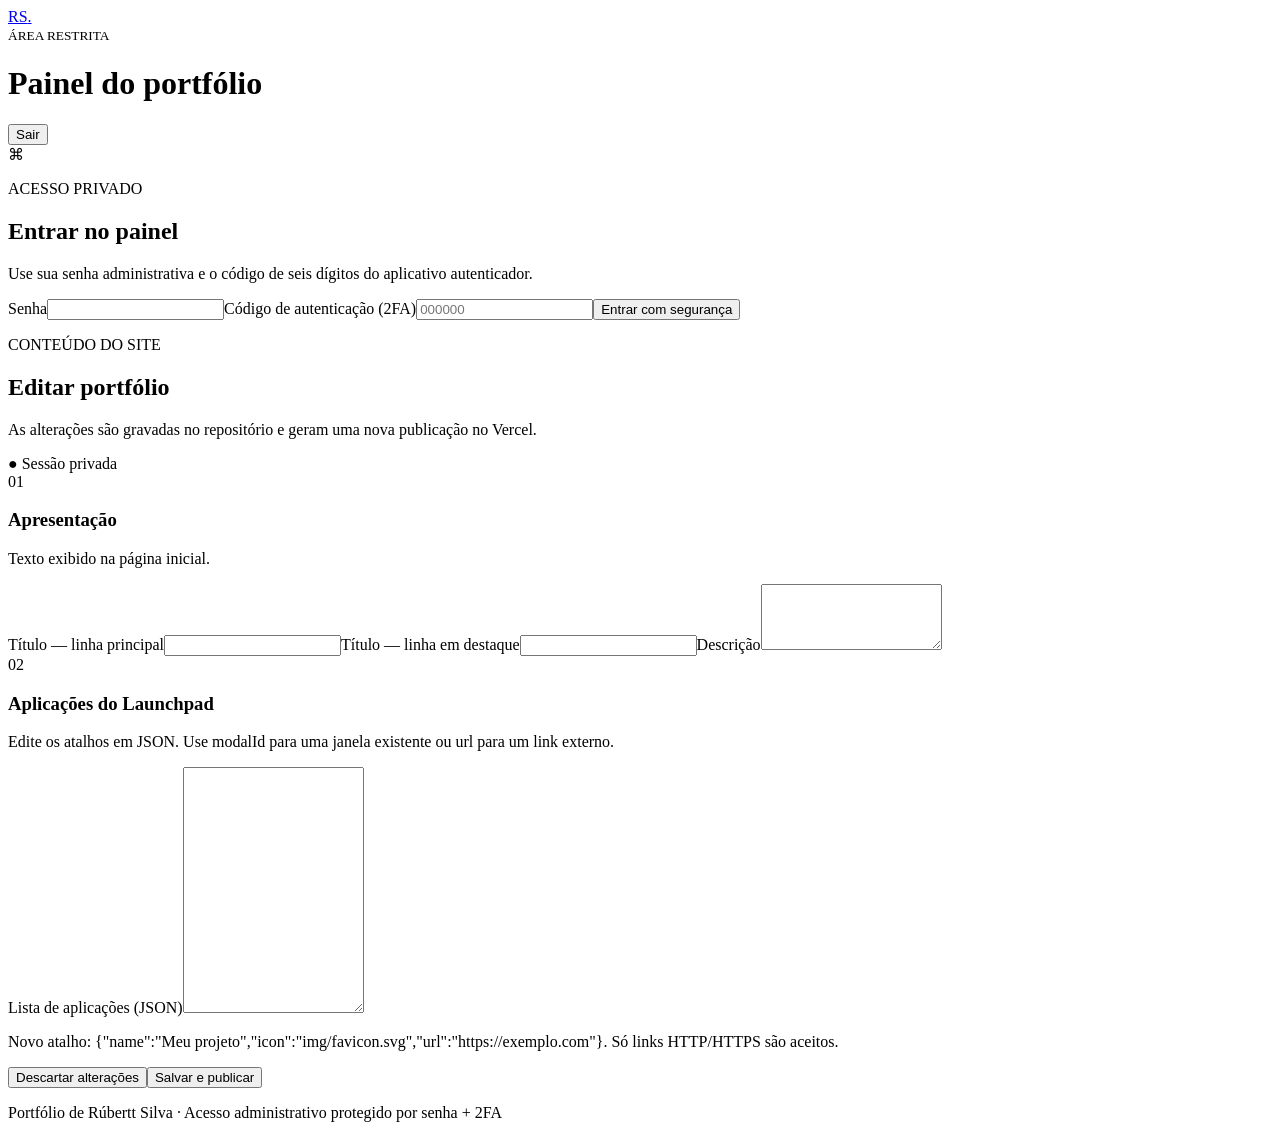
==== admin.html @ f2fe591d "Add private portfolio admin: admin.html" ====
<!doctype html>
<html lang="pt-BR"><head><meta charset="utf-8"><meta name="viewport" content="width=device-width,initial-scale=1"><meta name="robots" content="noindex,nofollow"><meta name="theme-color" content="#080b12"><title>Administração do portfólio</title><link rel="stylesheet" href="admin.css"></head>
<body><main class="shell">
<header class="topbar"><a class="brand" href="/" aria-label="Voltar ao portfólio">RS<span>.</span></a><div><small>ÁREA RESTRITA</small><h1>Painel do portfólio</h1></div><button id="logoutBtn" class="secondary hidden" type="button">Sair</button></header>
<section id="loginView" class="panel login-panel"><div class="symbol">⌘</div><p class="eyebrow">ACESSO PRIVADO</p><h2>Entrar no painel</h2><p class="muted">Use sua senha administrativa e o código de seis dígitos do aplicativo autenticador.</p>
<form id="loginForm"><label for="password">Senha</label><input id="password" name="password" type="password" autocomplete="current-password" required><label for="totp">Código de autenticação (2FA)</label><input id="totp" name="totp" inputmode="numeric" pattern="[0-9]{6}" maxlength="6" autocomplete="one-time-code" placeholder="000000" required><button class="primary" type="submit">Entrar com segurança</button></form><p id="loginMessage" class="message" role="status"></p></section>
<section id="editorView" class="hidden"><div class="welcome"><div><p class="eyebrow">CONTEÚDO DO SITE</p><h2>Editar portfólio</h2><p class="muted">As alterações são gravadas no repositório e geram uma nova publicação no Vercel.</p></div><span class="private-pill">● Sessão privada</span></div>
<form id="contentForm" class="panel editor"><div class="section-title"><span>01</span><div><h3>Apresentação</h3><p class="muted">Texto exibido na página inicial.</p></div></div><label for="headline">Título — linha principal</label><input id="headline" maxlength="100" required><label for="headlineAccent">Título — linha em destaque</label><input id="headlineAccent" maxlength="100" required><label for="subtitle">Descrição</label><textarea id="subtitle" rows="4" maxlength="500" required></textarea>
<div class="section-title apps-title"><span>02</span><div><h3>Aplicações do Launchpad</h3><p class="muted">Edite os atalhos em JSON. Use modalId para uma janela existente ou url para um link externo.</p></div></div><label for="apps">Lista de aplicações (JSON)</label><textarea id="apps" class="json-editor" rows="16" spellcheck="false" required></textarea><p class="hint">Novo atalho: {"name":"Meu projeto","icon":"img/favicon.svg","url":"https://exemplo.com"}. Só links HTTP/HTTPS são aceitos.</p><div class="actions"><button id="reloadBtn" class="secondary" type="button">Descartar alterações</button><button class="primary" type="submit">Salvar e publicar</button></div><p id="saveMessage" class="message" role="status"></p></form></section>
<footer>Portfólio de Rúbertt Silva · Acesso administrativo protegido por senha + 2FA</footer></main><script src="admin.js"></script></body></html>
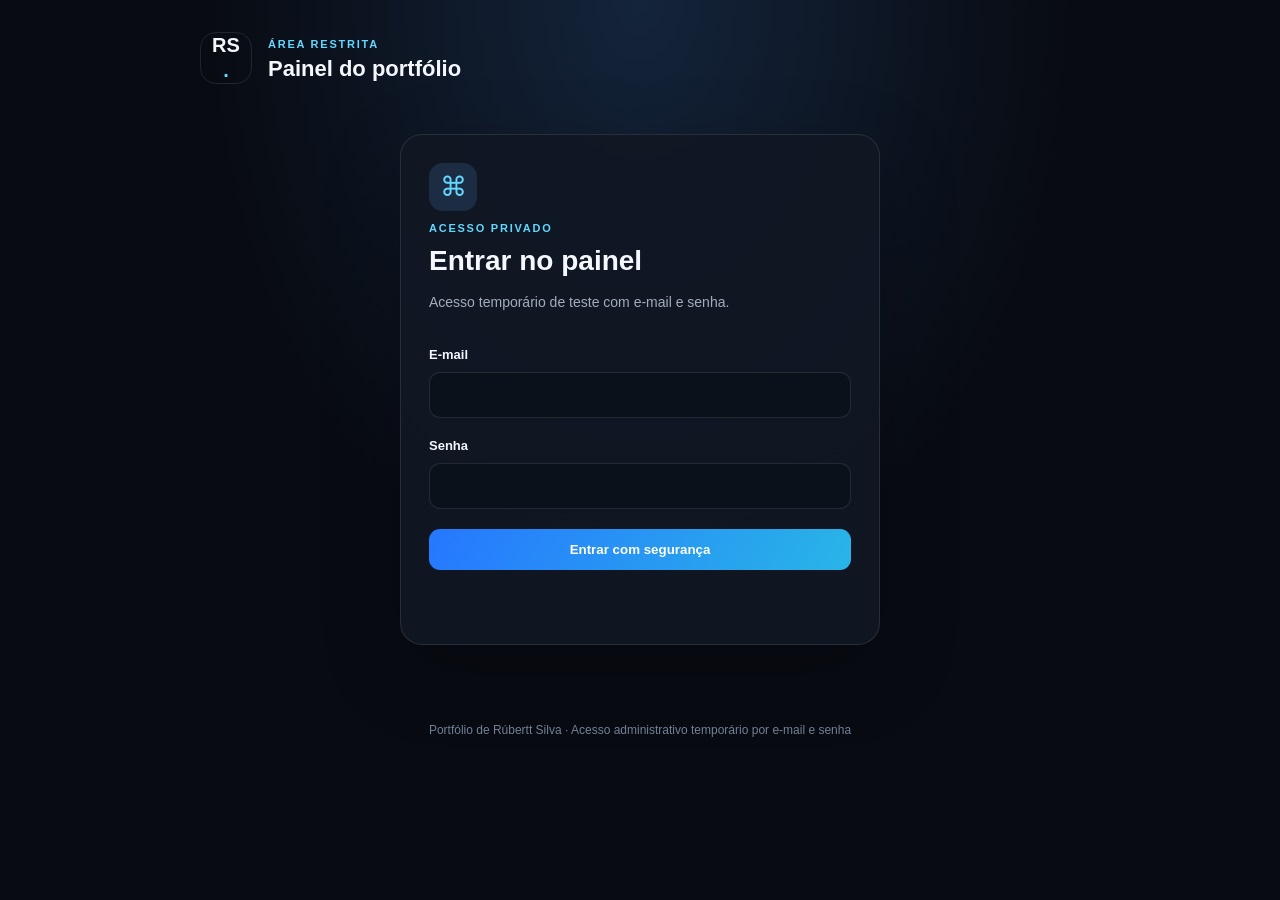
==== commit dac7495f: "Simplify temporary admin login to email and password" ====
--- a/admin.html
+++ b/admin.html
@@ -2,9 +2,9 @@
 <html lang="pt-BR"><head><meta charset="utf-8"><meta name="viewport" content="width=device-width,initial-scale=1"><meta name="robots" content="noindex,nofollow"><meta name="theme-color" content="#080b12"><title>Administração do portfólio</title><link rel="stylesheet" href="admin.css"></head>
 <body><main class="shell">
 <header class="topbar"><a class="brand" href="/" aria-label="Voltar ao portfólio">RS<span>.</span></a><div><small>ÁREA RESTRITA</small><h1>Painel do portfólio</h1></div><button id="logoutBtn" class="secondary hidden" type="button">Sair</button></header>
-<section id="loginView" class="panel login-panel"><div class="symbol">⌘</div><p class="eyebrow">ACESSO PRIVADO</p><h2>Entrar no painel</h2><p class="muted">Use sua senha administrativa e o código de seis dígitos do aplicativo autenticador.</p>
-<form id="loginForm"><label for="password">Senha</label><input id="password" name="password" type="password" autocomplete="current-password" required><label for="totp">Código de autenticação (2FA)</label><input id="totp" name="totp" inputmode="numeric" pattern="[0-9]{6}" maxlength="6" autocomplete="one-time-code" placeholder="000000" required><button class="primary" type="submit">Entrar com segurança</button></form><p id="loginMessage" class="message" role="status"></p></section>
+<section id="loginView" class="panel login-panel"><div class="symbol">⌘</div><p class="eyebrow">ACESSO PRIVADO</p><h2>Entrar no painel</h2><p class="muted">Acesso temporário de teste com e-mail e senha.</p>
+<form id="loginForm"><label for="email">E-mail</label><input id="email" name="email" type="email" autocomplete="username" required><label for="password">Senha</label><input id="password" name="password" type="password" autocomplete="current-password" required><button class="primary" type="submit">Entrar com segurança</button></form><p id="loginMessage" class="message" role="status"></p></section>
 <section id="editorView" class="hidden"><div class="welcome"><div><p class="eyebrow">CONTEÚDO DO SITE</p><h2>Editar portfólio</h2><p class="muted">As alterações são gravadas no repositório e geram uma nova publicação no Vercel.</p></div><span class="private-pill">● Sessão privada</span></div>
 <form id="contentForm" class="panel editor"><div class="section-title"><span>01</span><div><h3>Apresentação</h3><p class="muted">Texto exibido na página inicial.</p></div></div><label for="headline">Título — linha principal</label><input id="headline" maxlength="100" required><label for="headlineAccent">Título — linha em destaque</label><input id="headlineAccent" maxlength="100" required><label for="subtitle">Descrição</label><textarea id="subtitle" rows="4" maxlength="500" required></textarea>
 <div class="section-title apps-title"><span>02</span><div><h3>Aplicações do Launchpad</h3><p class="muted">Edite os atalhos em JSON. Use modalId para uma janela existente ou url para um link externo.</p></div></div><label for="apps">Lista de aplicações (JSON)</label><textarea id="apps" class="json-editor" rows="16" spellcheck="false" required></textarea><p class="hint">Novo atalho: {"name":"Meu projeto","icon":"img/favicon.svg","url":"https://exemplo.com"}. Só links HTTP/HTTPS são aceitos.</p><div class="actions"><button id="reloadBtn" class="secondary" type="button">Descartar alterações</button><button class="primary" type="submit">Salvar e publicar</button></div><p id="saveMessage" class="message" role="status"></p></form></section>
-<footer>Portfólio de Rúbertt Silva · Acesso administrativo protegido por senha + 2FA</footer></main><script src="admin.js"></script></body></html>
+<footer>Portfólio de Rúbertt Silva · Acesso administrativo temporário por e-mail e senha</footer></main><script src="admin.js"></script></body></html>
--- a/admin.css
+++ b/admin.css
@@ -0,0 +1 @@
+:root{color-scheme:dark;--bg:#080b12;--panel:#111824;--line:rgba(255,255,255,.1);--text:#f4f7fb;--muted:#a1adbd;--cyan:#62d7ff;--blue:#2677ff}*{box-sizing:border-box}body{margin:0;background:radial-gradient(ellipse at top,#14243b 0,transparent 48%),var(--bg);color:var(--text);font-family:Inter,-apple-system,BlinkMacSystemFont,"Segoe UI",sans-serif;min-height:100vh}.shell{max-width:920px;margin:0 auto;padding:32px 20px 24px}.topbar{display:flex;align-items:center;gap:16px;margin-bottom:28px}.brand{display:grid;place-items:center;width:52px;height:52px;border:1px solid var(--line);border-radius:16px;color:var(--text);text-decoration:none;font-weight:800;font-size:20px}.brand span{color:var(--cyan)}small,.eyebrow{color:var(--cyan);font-size:11px;letter-spacing:.16em;font-weight:800}h1{font-size:22px;margin:4px 0 0}h2{font-size:28px;margin:8px 0}h3{font-size:18px;margin:0 0 4px}.panel{background:rgba(17,24,36,.9);border:1px solid var(--line);border-radius:22px;padding:28px;box-shadow:0 24px 80px rgba(0,0,0,.22)}.login-panel{max-width:480px;margin:50px auto}.symbol{width:48px;height:48px;display:grid;place-items:center;border-radius:14px;background:#1c2c43;color:var(--cyan);font-size:27px}.muted,.hint{color:var(--muted);line-height:1.6;font-size:14px}form{display:grid;gap:10px}.login-panel form{margin-top:24px}label{font-size:13px;font-weight:650;margin-top:10px}input,textarea{width:100%;border:1px solid var(--line);border-radius:11px;background:#0b111b;color:var(--text);padding:13px 14px;font:inherit;outline:none}input:focus,textarea:focus{border-color:var(--cyan);box-shadow:0 0 0 3px rgba(98,215,255,.1)}textarea{resize:vertical}.json-editor{font:13px/1.55 ui-monospace,SFMono-Regular,Consolas,monospace}.primary,.secondary{border:0;border-radius:11px;padding:13px 17px;font-weight:750;cursor:pointer}.primary{background:linear-gradient(120deg,var(--blue),#29b5e7);color:white}.secondary{background:#202b3b;color:var(--text);border:1px solid var(--line)}button:disabled{opacity:.55;cursor:wait}.login-panel .primary{margin-top:10px}.hidden{display:none!important}.message{min-height:20px;font-size:13px;color:var(--cyan);line-height:1.5}.message.error{color:#ff9b9b}.welcome{display:flex;justify-content:space-between;align-items:center;gap:20px;margin:32px 0 18px}.private-pill{font-size:12px;color:#9ee8c0;white-space:nowrap;background:rgba(83,214,150,.1);border:1px solid rgba(83,214,150,.25);border-radius:999px;padding:9px 12px}.section-title{display:flex;gap:14px;align-items:flex-start;margin-bottom:18px}.section-title>span{color:var(--cyan);font-weight:800;font-size:12px;padding-top:4px}.section-title p{margin:0}.apps-title{margin-top:34px}.hint{font-size:12px}.actions{display:flex;justify-content:space-between;gap:12px;margin-top:12px}.actions .primary{min-width:180px}footer{text-align:center;color:#728096;font-size:12px;padding:28px 0 0}@media(max-width:600px){.shell{padding:22px 14px}.panel{padding:20px}.login-panel{margin:28px auto}.welcome{align-items:flex-start;flex-direction:column}.actions{flex-direction:column-reverse}.actions button{width:100%}h2{font-size:24px}}
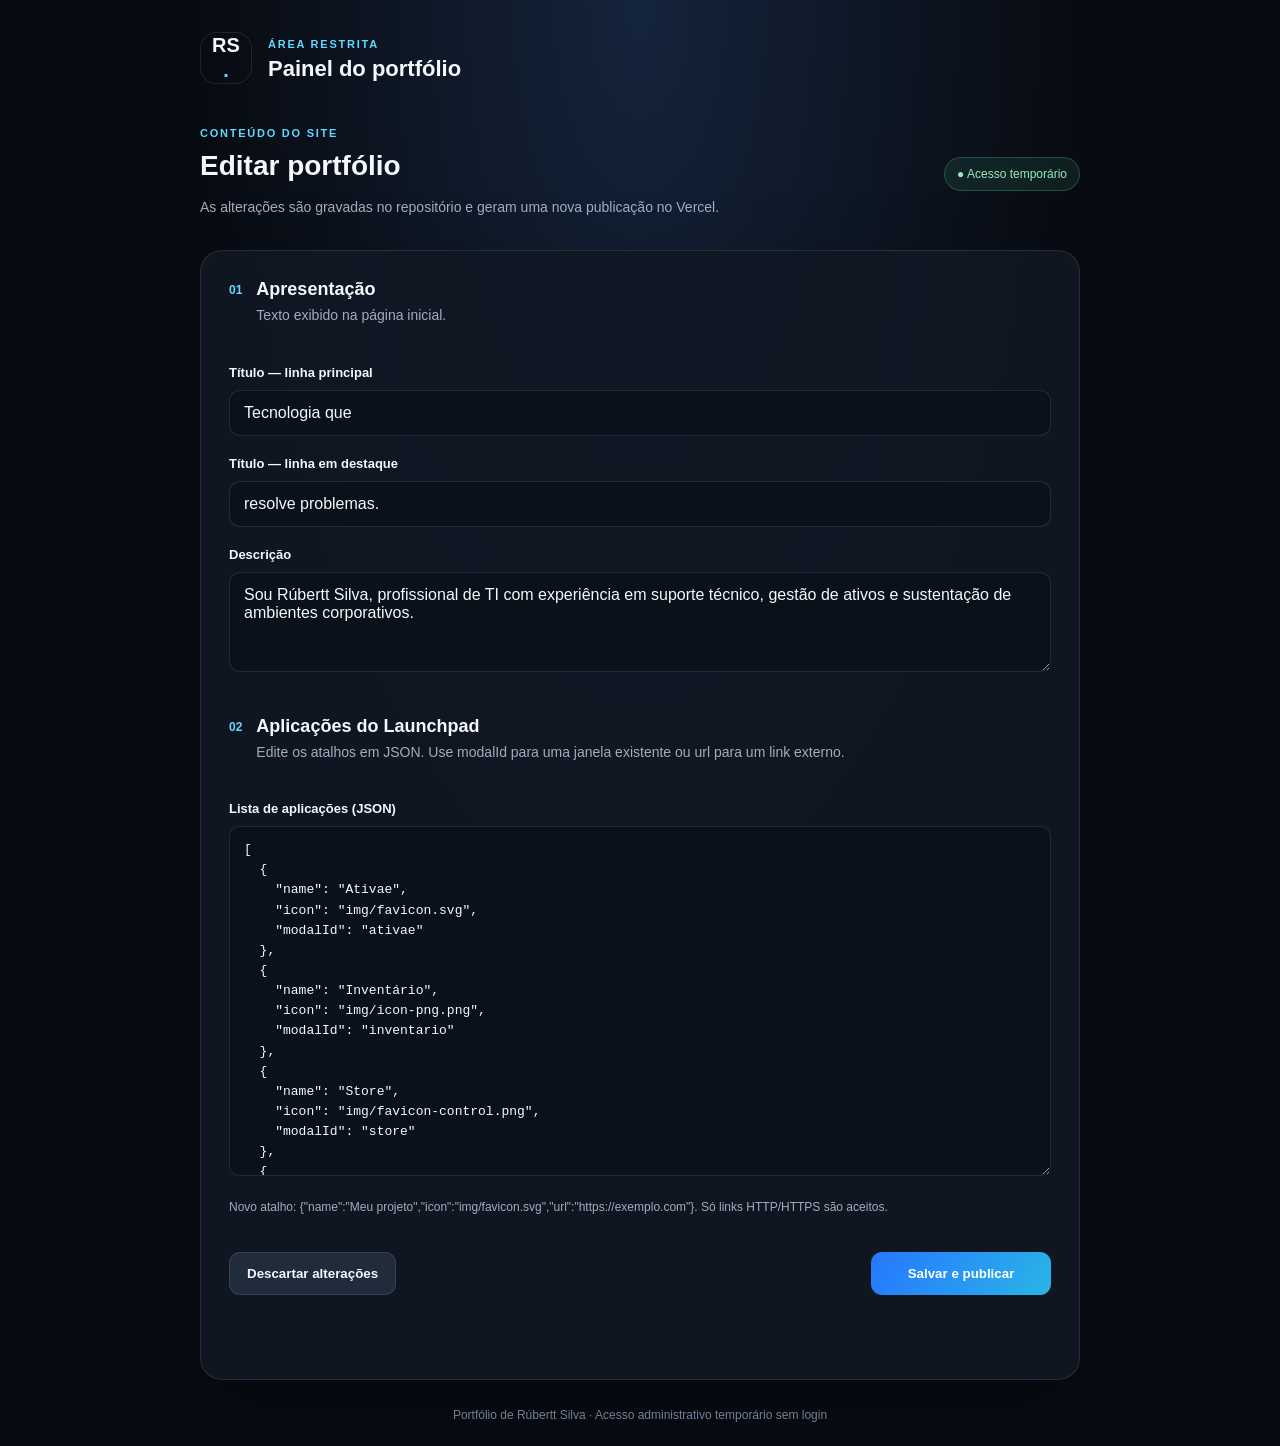
==== commit 4fc77386: "Remover formulário de login do painel temporariamente" ====
--- a/admin.html
+++ b/admin.html
@@ -1,10 +1,8 @@
 <!doctype html>
 <html lang="pt-BR"><head><meta charset="utf-8"><meta name="viewport" content="width=device-width,initial-scale=1"><meta name="robots" content="noindex,nofollow"><meta name="theme-color" content="#080b12"><title>Administração do portfólio</title><link rel="stylesheet" href="admin.css"></head>
 <body><main class="shell">
-<header class="topbar"><a class="brand" href="/" aria-label="Voltar ao portfólio">RS<span>.</span></a><div><small>ÁREA RESTRITA</small><h1>Painel do portfólio</h1></div><button id="logoutBtn" class="secondary hidden" type="button">Sair</button></header>
-<section id="loginView" class="panel login-panel"><div class="symbol">⌘</div><p class="eyebrow">ACESSO PRIVADO</p><h2>Entrar no painel</h2><p class="muted">Acesso temporário de teste com e-mail e senha.</p>
-<form id="loginForm"><label for="email">E-mail</label><input id="email" name="email" type="email" autocomplete="username" required><label for="password">Senha</label><input id="password" name="password" type="password" autocomplete="current-password" required><button class="primary" type="submit">Entrar com segurança</button></form><p id="loginMessage" class="message" role="status"></p></section>
-<section id="editorView" class="hidden"><div class="welcome"><div><p class="eyebrow">CONTEÚDO DO SITE</p><h2>Editar portfólio</h2><p class="muted">As alterações são gravadas no repositório e geram uma nova publicação no Vercel.</p></div><span class="private-pill">● Sessão privada</span></div>
+<header class="topbar"><a class="brand" href="/" aria-label="Voltar ao portfólio">RS<span>.</span></a><div><small>ÁREA RESTRITA</small><h1>Painel do portfólio</h1></div></header>
+<section id="editorView"><div class="welcome"><div><p class="eyebrow">CONTEÚDO DO SITE</p><h2>Editar portfólio</h2><p class="muted">As alterações são gravadas no repositório e geram uma nova publicação no Vercel.</p></div><span class="private-pill">● Acesso temporário</span></div>
 <form id="contentForm" class="panel editor"><div class="section-title"><span>01</span><div><h3>Apresentação</h3><p class="muted">Texto exibido na página inicial.</p></div></div><label for="headline">Título — linha principal</label><input id="headline" maxlength="100" required><label for="headlineAccent">Título — linha em destaque</label><input id="headlineAccent" maxlength="100" required><label for="subtitle">Descrição</label><textarea id="subtitle" rows="4" maxlength="500" required></textarea>
 <div class="section-title apps-title"><span>02</span><div><h3>Aplicações do Launchpad</h3><p class="muted">Edite os atalhos em JSON. Use modalId para uma janela existente ou url para um link externo.</p></div></div><label for="apps">Lista de aplicações (JSON)</label><textarea id="apps" class="json-editor" rows="16" spellcheck="false" required></textarea><p class="hint">Novo atalho: {"name":"Meu projeto","icon":"img/favicon.svg","url":"https://exemplo.com"}. Só links HTTP/HTTPS são aceitos.</p><div class="actions"><button id="reloadBtn" class="secondary" type="button">Descartar alterações</button><button class="primary" type="submit">Salvar e publicar</button></div><p id="saveMessage" class="message" role="status"></p></form></section>
-<footer>Portfólio de Rúbertt Silva · Acesso administrativo temporário por e-mail e senha</footer></main><script src="admin.js"></script></body></html>
+<footer>Portfólio de Rúbertt Silva · Acesso administrativo temporário sem login</footer></main><script src="admin.js"></script></body></html>
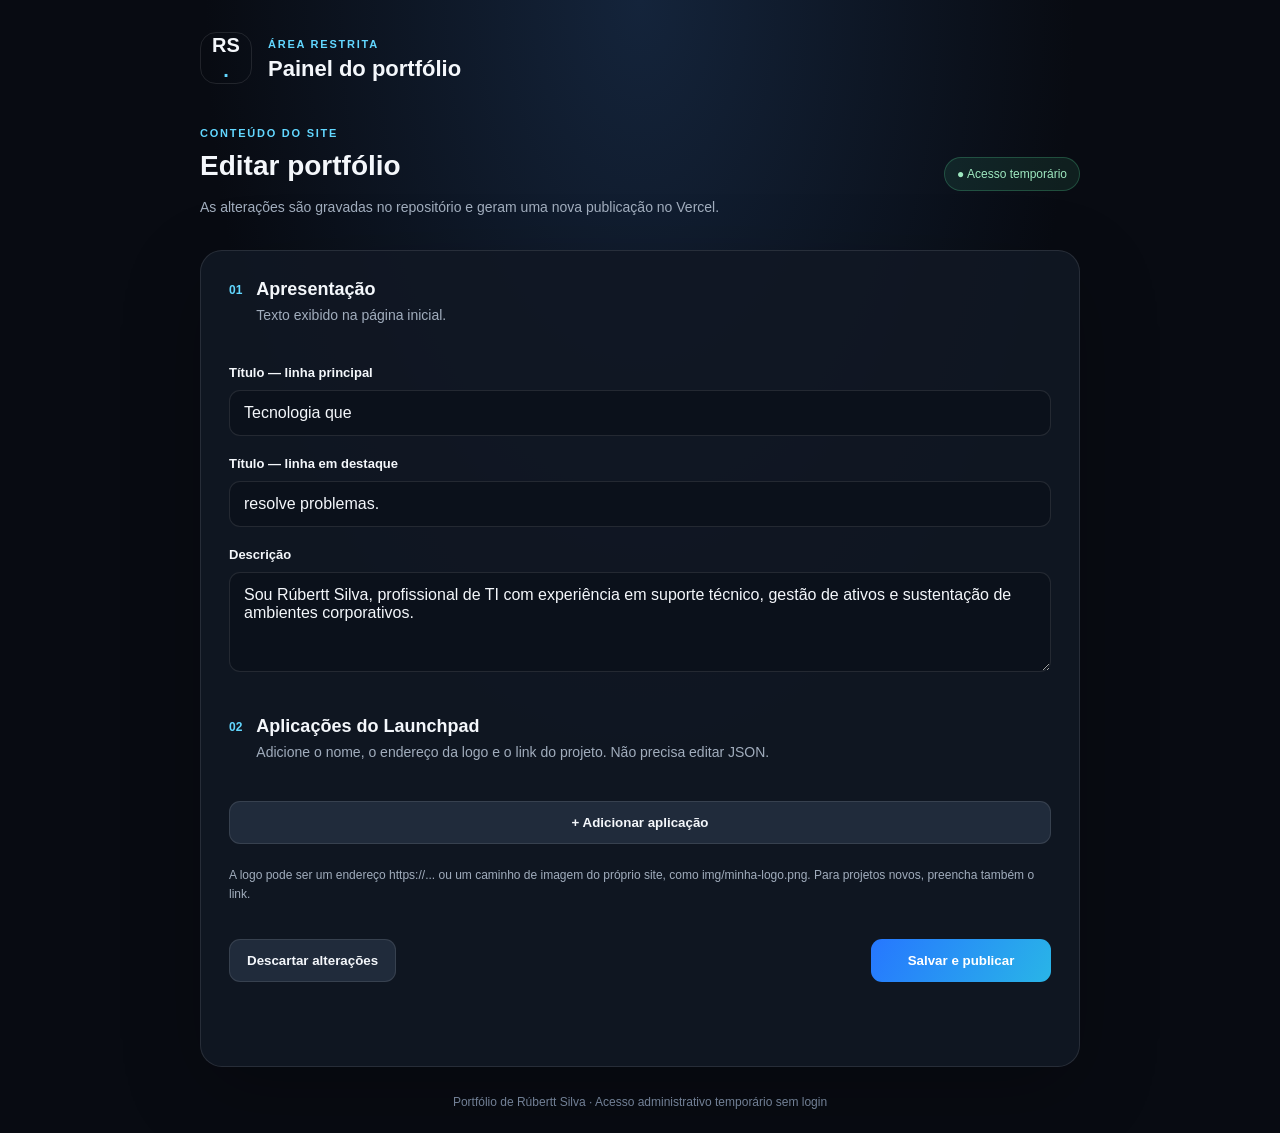
==== commit 73e0ab72: "Simplificar edição de aplicações do Launchpad" ====
--- a/admin.html
+++ b/admin.html
@@ -4,5 +4,5 @@
 <header class="topbar"><a class="brand" href="/" aria-label="Voltar ao portfólio">RS<span>.</span></a><div><small>ÁREA RESTRITA</small><h1>Painel do portfólio</h1></div></header>
 <section id="editorView"><div class="welcome"><div><p class="eyebrow">CONTEÚDO DO SITE</p><h2>Editar portfólio</h2><p class="muted">As alterações são gravadas no repositório e geram uma nova publicação no Vercel.</p></div><span class="private-pill">● Acesso temporário</span></div>
 <form id="contentForm" class="panel editor"><div class="section-title"><span>01</span><div><h3>Apresentação</h3><p class="muted">Texto exibido na página inicial.</p></div></div><label for="headline">Título — linha principal</label><input id="headline" maxlength="100" required><label for="headlineAccent">Título — linha em destaque</label><input id="headlineAccent" maxlength="100" required><label for="subtitle">Descrição</label><textarea id="subtitle" rows="4" maxlength="500" required></textarea>
-<div class="section-title apps-title"><span>02</span><div><h3>Aplicações do Launchpad</h3><p class="muted">Edite os atalhos em JSON. Use modalId para uma janela existente ou url para um link externo.</p></div></div><label for="apps">Lista de aplicações (JSON)</label><textarea id="apps" class="json-editor" rows="16" spellcheck="false" required></textarea><p class="hint">Novo atalho: {"name":"Meu projeto","icon":"img/favicon.svg","url":"https://exemplo.com"}. Só links HTTP/HTTPS são aceitos.</p><div class="actions"><button id="reloadBtn" class="secondary" type="button">Descartar alterações</button><button class="primary" type="submit">Salvar e publicar</button></div><p id="saveMessage" class="message" role="status"></p></form></section>
+<div class="section-title apps-title"><span>02</span><div><h3>Aplicações do Launchpad</h3><p class="muted">Adicione o nome, o endereço da logo e o link do projeto. Não precisa editar JSON.</p></div></div><div id="appsList" class="apps-list" aria-live="polite"></div><button id="addAppBtn" class="secondary add-app-btn" type="button">+ Adicionar aplicação</button><p class="hint">A logo pode ser um endereço https://... ou um caminho de imagem do próprio site, como img/minha-logo.png. Para projetos novos, preencha também o link.</p><textarea id="apps" class="json-editor hidden" rows="2" aria-hidden="true" tabindex="-1"></textarea><div class="actions"><button id="reloadBtn" class="secondary" type="button">Descartar alterações</button><button class="primary" type="submit">Salvar e publicar</button></div><p id="saveMessage" class="message" role="status"></p></form></section>
 <footer>Portfólio de Rúbertt Silva · Acesso administrativo temporário sem login</footer></main><script src="admin.js"></script></body></html>
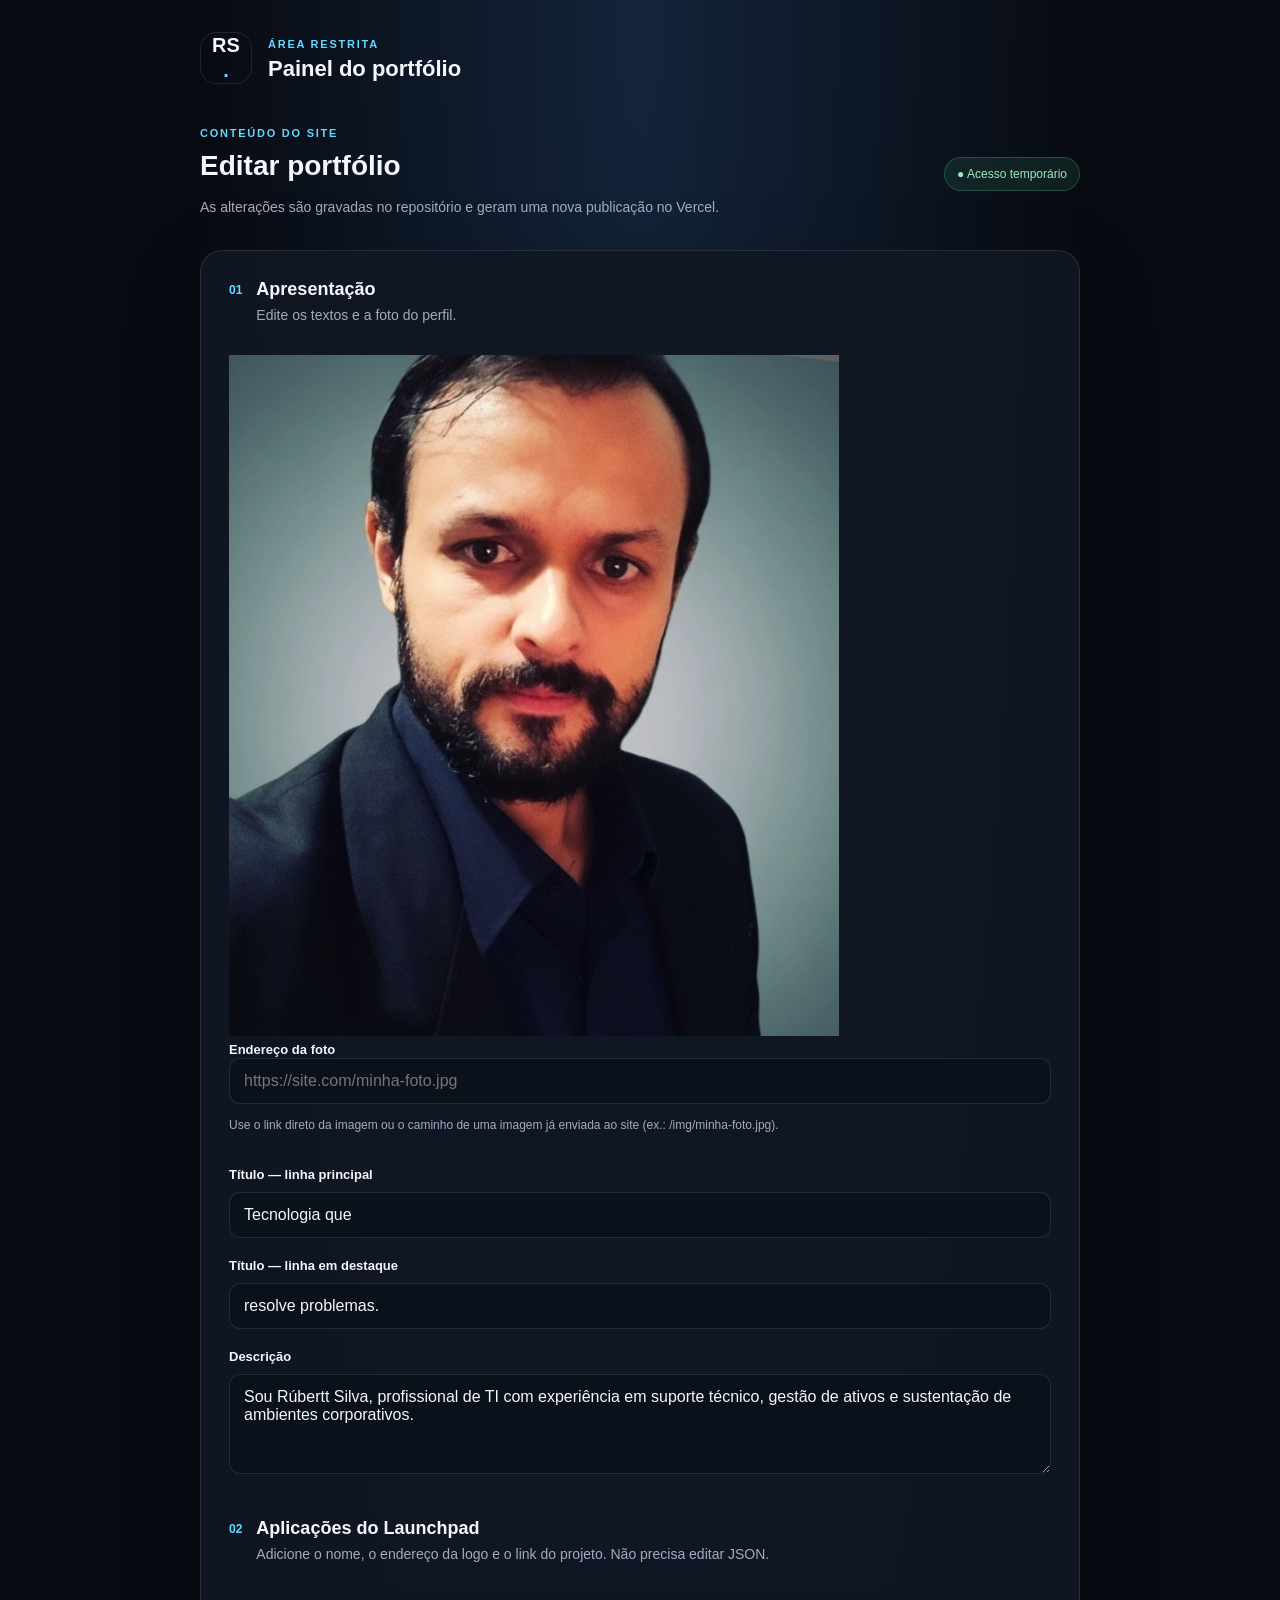
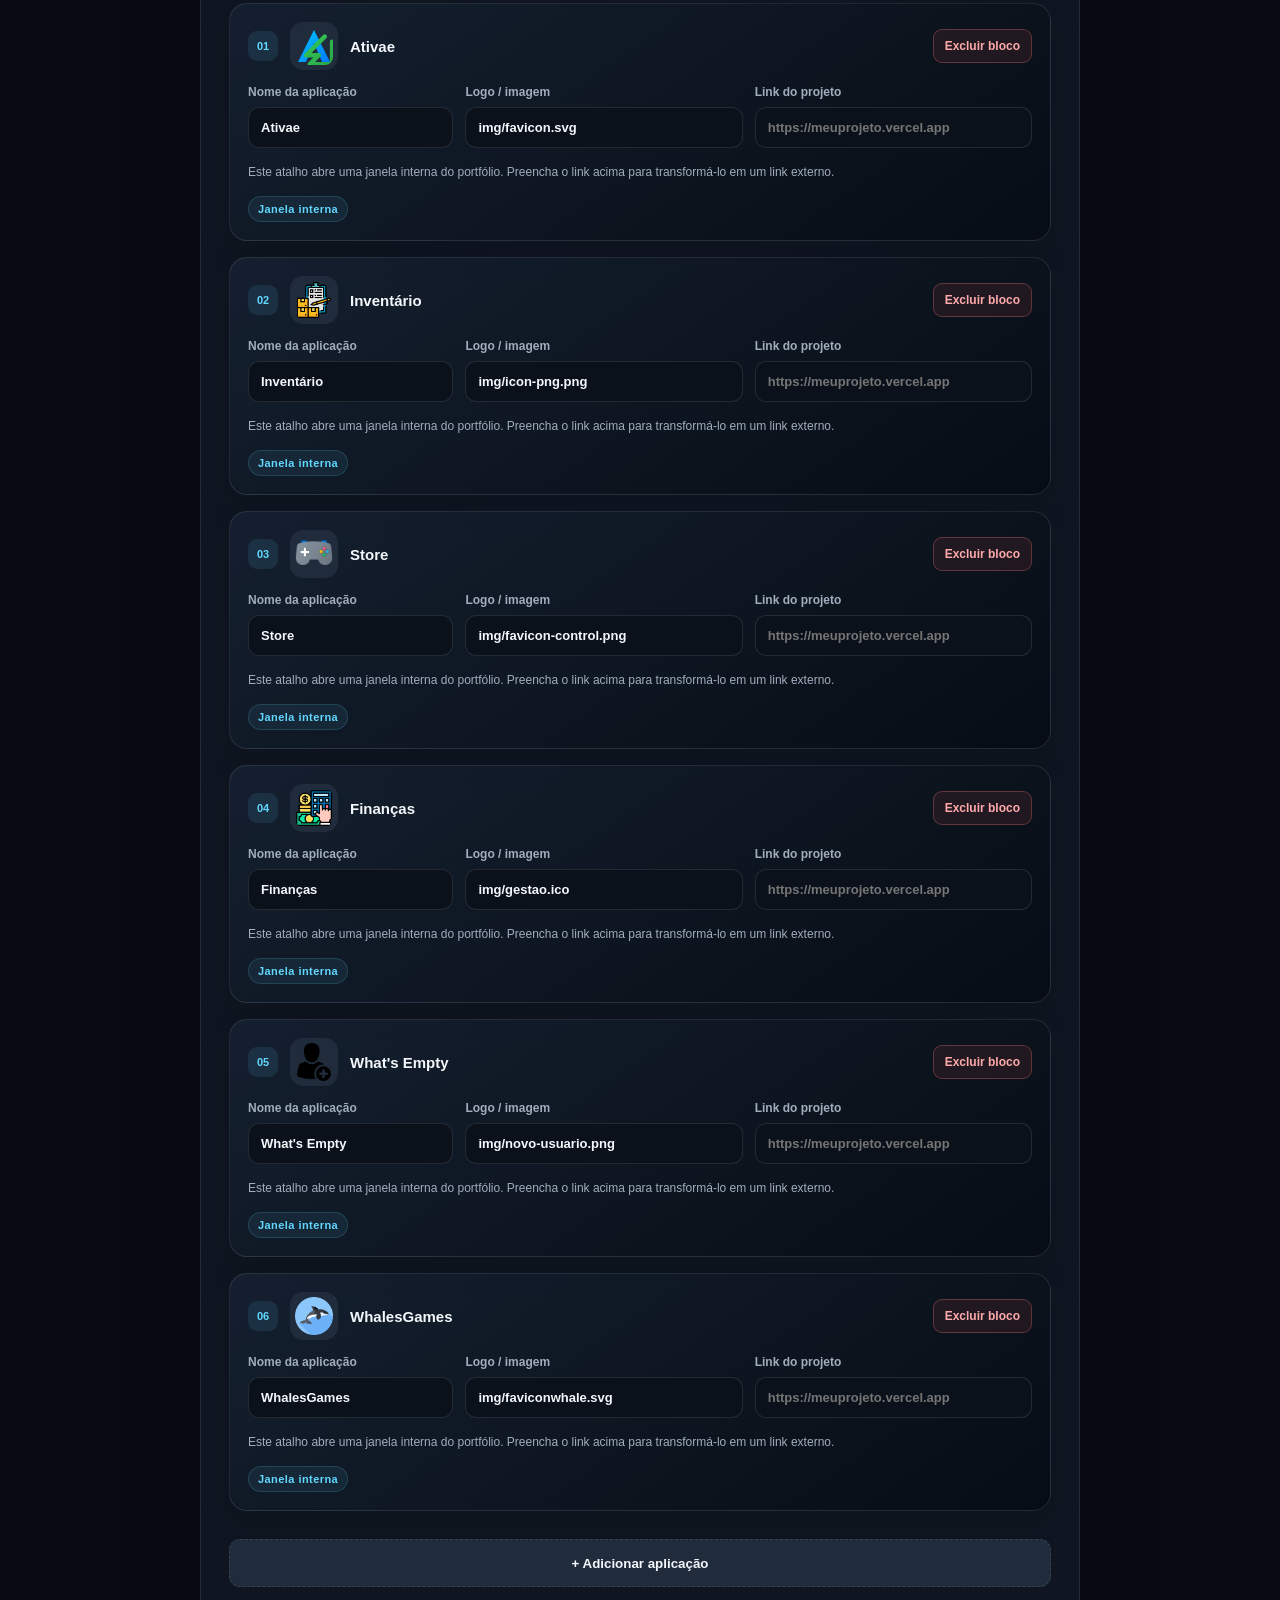
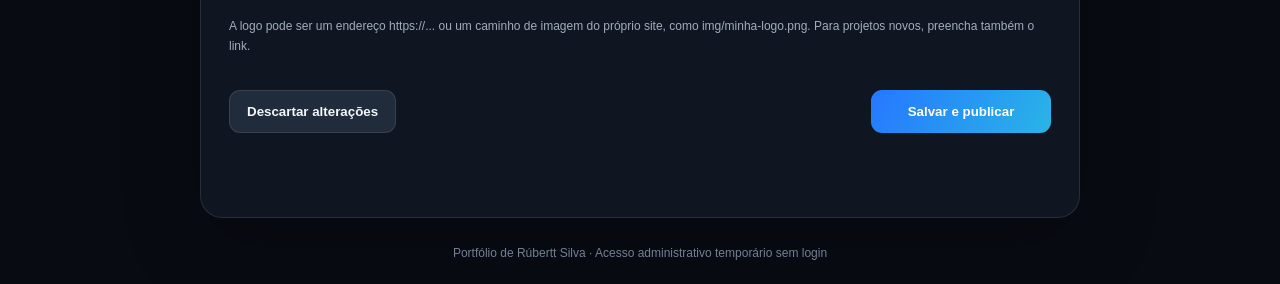
==== commit 60867a4c: "Adicionar campo visual para alterar foto do perfil" ====
--- a/admin.html
+++ b/admin.html
@@ -3,6 +3,6 @@
 <body><main class="shell">
 <header class="topbar"><a class="brand" href="/" aria-label="Voltar ao portfólio">RS<span>.</span></a><div><small>ÁREA RESTRITA</small><h1>Painel do portfólio</h1></div></header>
 <section id="editorView"><div class="welcome"><div><p class="eyebrow">CONTEÚDO DO SITE</p><h2>Editar portfólio</h2><p class="muted">As alterações são gravadas no repositório e geram uma nova publicação no Vercel.</p></div><span class="private-pill">● Acesso temporário</span></div>
-<form id="contentForm" class="panel editor"><div class="section-title"><span>01</span><div><h3>Apresentação</h3><p class="muted">Texto exibido na página inicial.</p></div></div><label for="headline">Título — linha principal</label><input id="headline" maxlength="100" required><label for="headlineAccent">Título — linha em destaque</label><input id="headlineAccent" maxlength="100" required><label for="subtitle">Descrição</label><textarea id="subtitle" rows="4" maxlength="500" required></textarea>
+<form id="contentForm" class="panel editor"><div class="section-title"><span>01</span><div><h3>Apresentação</h3><p class="muted">Edite os textos e a foto do perfil.</p></div></div><div class="photo-editor"><img id="photoPreview" class="photo-preview" src="/img/1760728760003.jpg" alt="Prévia da foto do perfil"><div class="photo-controls"><label for="photoUrl">Endereço da foto</label><input id="photoUrl" type="url" maxlength="500" placeholder="https://site.com/minha-foto.jpg"><p class="hint">Use o link direto da imagem ou o caminho de uma imagem já enviada ao site (ex.: /img/minha-foto.jpg).</p></div></div><label for="headline">Título — linha principal</label><input id="headline" maxlength="100" required><label for="headlineAccent">Título — linha em destaque</label><input id="headlineAccent" maxlength="100" required><label for="subtitle">Descrição</label><textarea id="subtitle" rows="4" maxlength="500" required></textarea>
 <div class="section-title apps-title"><span>02</span><div><h3>Aplicações do Launchpad</h3><p class="muted">Adicione o nome, o endereço da logo e o link do projeto. Não precisa editar JSON.</p></div></div><div id="appsList" class="apps-list" aria-live="polite"></div><button id="addAppBtn" class="secondary add-app-btn" type="button">+ Adicionar aplicação</button><p class="hint">A logo pode ser um endereço https://... ou um caminho de imagem do próprio site, como img/minha-logo.png. Para projetos novos, preencha também o link.</p><textarea id="apps" class="json-editor hidden" rows="2" aria-hidden="true" tabindex="-1"></textarea><div class="actions"><button id="reloadBtn" class="secondary" type="button">Descartar alterações</button><button class="primary" type="submit">Salvar e publicar</button></div><p id="saveMessage" class="message" role="status"></p></form></section>
 <footer>Portfólio de Rúbertt Silva · Acesso administrativo temporário sem login</footer></main><script src="admin.js"></script></body></html>
--- a/admin.css
+++ b/admin.css
@@ -1 +1,32 @@
 :root{color-scheme:dark;--bg:#080b12;--panel:#111824;--line:rgba(255,255,255,.1);--text:#f4f7fb;--muted:#a1adbd;--cyan:#62d7ff;--blue:#2677ff}*{box-sizing:border-box}body{margin:0;background:radial-gradient(ellipse at top,#14243b 0,transparent 48%),var(--bg);color:var(--text);font-family:Inter,-apple-system,BlinkMacSystemFont,"Segoe UI",sans-serif;min-height:100vh}.shell{max-width:920px;margin:0 auto;padding:32px 20px 24px}.topbar{display:flex;align-items:center;gap:16px;margin-bottom:28px}.brand{display:grid;place-items:center;width:52px;height:52px;border:1px solid var(--line);border-radius:16px;color:var(--text);text-decoration:none;font-weight:800;font-size:20px}.brand span{color:var(--cyan)}small,.eyebrow{color:var(--cyan);font-size:11px;letter-spacing:.16em;font-weight:800}h1{font-size:22px;margin:4px 0 0}h2{font-size:28px;margin:8px 0}h3{font-size:18px;margin:0 0 4px}.panel{background:rgba(17,24,36,.9);border:1px solid var(--line);border-radius:22px;padding:28px;box-shadow:0 24px 80px rgba(0,0,0,.22)}.login-panel{max-width:480px;margin:50px auto}.symbol{width:48px;height:48px;display:grid;place-items:center;border-radius:14px;background:#1c2c43;color:var(--cyan);font-size:27px}.muted,.hint{color:var(--muted);line-height:1.6;font-size:14px}form{display:grid;gap:10px}.login-panel form{margin-top:24px}label{font-size:13px;font-weight:650;margin-top:10px}input,textarea{width:100%;border:1px solid var(--line);border-radius:11px;background:#0b111b;color:var(--text);padding:13px 14px;font:inherit;outline:none}input:focus,textarea:focus{border-color:var(--cyan);box-shadow:0 0 0 3px rgba(98,215,255,.1)}textarea{resize:vertical}.json-editor{font:13px/1.55 ui-monospace,SFMono-Regular,Consolas,monospace}.primary,.secondary{border:0;border-radius:11px;padding:13px 17px;font-weight:750;cursor:pointer}.primary{background:linear-gradient(120deg,var(--blue),#29b5e7);color:white}.secondary{background:#202b3b;color:var(--text);border:1px solid var(--line)}button:disabled{opacity:.55;cursor:wait}.login-panel .primary{margin-top:10px}.hidden{display:none!important}.message{min-height:20px;font-size:13px;color:var(--cyan);line-height:1.5}.message.error{color:#ff9b9b}.welcome{display:flex;justify-content:space-between;align-items:center;gap:20px;margin:32px 0 18px}.private-pill{font-size:12px;color:#9ee8c0;white-space:nowrap;background:rgba(83,214,150,.1);border:1px solid rgba(83,214,150,.25);border-radius:999px;padding:9px 12px}.section-title{display:flex;gap:14px;align-items:flex-start;margin-bottom:18px}.section-title>span{color:var(--cyan);font-weight:800;font-size:12px;padding-top:4px}.section-title p{margin:0}.apps-title{margin-top:34px}.hint{font-size:12px}.actions{display:flex;justify-content:space-between;gap:12px;margin-top:12px}.actions .primary{min-width:180px}footer{text-align:center;color:#728096;font-size:12px;padding:28px 0 0}@media(max-width:600px){.shell{padding:22px 14px}.panel{padding:20px}.login-panel{margin:28px auto}.welcome{align-items:flex-start;flex-direction:column}.actions{flex-direction:column-reverse}.actions button{width:100%}h2{font-size:24px}}
+
+/* Editor visual do Launchpad */
+.apps-list{display:grid;gap:14px;margin:6px 0 8px}
+.app-editor-card{border:1px solid var(--line);background:rgba(5,10,18,.55);border-radius:16px;padding:16px;display:grid;gap:14px}
+.app-editor-head{display:flex;align-items:center;gap:12px;min-width:0}
+.app-editor-head strong{font-size:14px;overflow-wrap:anywhere;flex:1}
+.app-logo-preview{width:46px;height:46px;object-fit:contain;border-radius:12px;background:#202b3b;padding:5px;flex-shrink:0}
+.remove-app-btn{background:rgba(255,90,90,.1);border:1px solid rgba(255,120,120,.25);color:#ffaaaa;border-radius:9px;padding:8px 10px;cursor:pointer;font-weight:650}
+.app-editor-fields{display:grid;grid-template-columns:1fr 1.3fr 1.3fr;gap:12px}
+.app-field{display:grid;gap:7px;margin:0;font-size:12px;color:var(--muted);min-width:0}
+.app-field input{min-width:0;font-size:13px;padding:11px}
+.add-app-btn{justify-self:start;margin-bottom:6px}
+@media(max-width:680px){.app-editor-fields{grid-template-columns:1fr}.app-editor-card{padding:13px}.app-logo-preview{width:40px;height:40px}}
+
+/* Blocos individuais e editáveis do Launchpad */
+.apps-list{display:grid;gap:16px;margin:10px 0 14px}
+.app-editor-card{min-width:0;border:1px solid var(--line);background:linear-gradient(145deg,rgba(21,32,48,.96),rgba(7,12,20,.94));border-radius:18px;padding:18px;display:grid;gap:15px;box-shadow:0 12px 28px rgba(0,0,0,.12)}
+.app-editor-head{display:flex;align-items:center;gap:12px;min-width:0}
+.app-editor-head strong{font-size:15px;overflow-wrap:anywhere;flex:1}
+.app-number{display:grid;place-items:center;min-width:30px;height:30px;border-radius:9px;background:rgba(98,215,255,.1);color:var(--cyan);font-size:11px;font-weight:800}
+.app-logo-preview{width:48px;height:48px;object-fit:contain;border-radius:13px;background:#202b3b;padding:5px;flex-shrink:0}
+.remove-app-btn{background:rgba(255,90,90,.09);border:1px solid rgba(255,120,120,.3);color:#ffaaaa;border-radius:9px;padding:9px 11px;cursor:pointer;font-weight:700;white-space:nowrap;font-size:12px}
+.app-editor-fields{display:grid;grid-template-columns:1fr 1.35fr 1.35fr;gap:12px}
+.app-field{display:grid;gap:8px;margin:0;font-size:12px;color:var(--muted);min-width:0}
+.app-field input{width:100%;min-width:0;font-size:13px;padding:12px}
+.app-card-hint{margin:0;color:var(--muted);font-size:12px;line-height:1.5;overflow-wrap:anywhere}
+.app-card-footer{display:flex;justify-content:flex-start}
+.app-card-status{font-size:11px;font-weight:750;letter-spacing:.04em;color:var(--cyan);background:rgba(98,215,255,.08);border:1px solid rgba(98,215,255,.16);border-radius:999px;padding:6px 9px}
+.apps-empty{padding:18px;border:1px dashed var(--line);border-radius:14px}
+.add-app-btn{justify-self:stretch;margin:4px 0 8px;min-height:48px;border-style:dashed}
+@media(max-width:680px){.app-editor-fields{grid-template-columns:1fr}.app-editor-card{padding:14px}.app-logo-preview{width:42px;height:42px}.app-editor-head{gap:8px}.remove-app-btn{padding:8px;font-size:11px}}
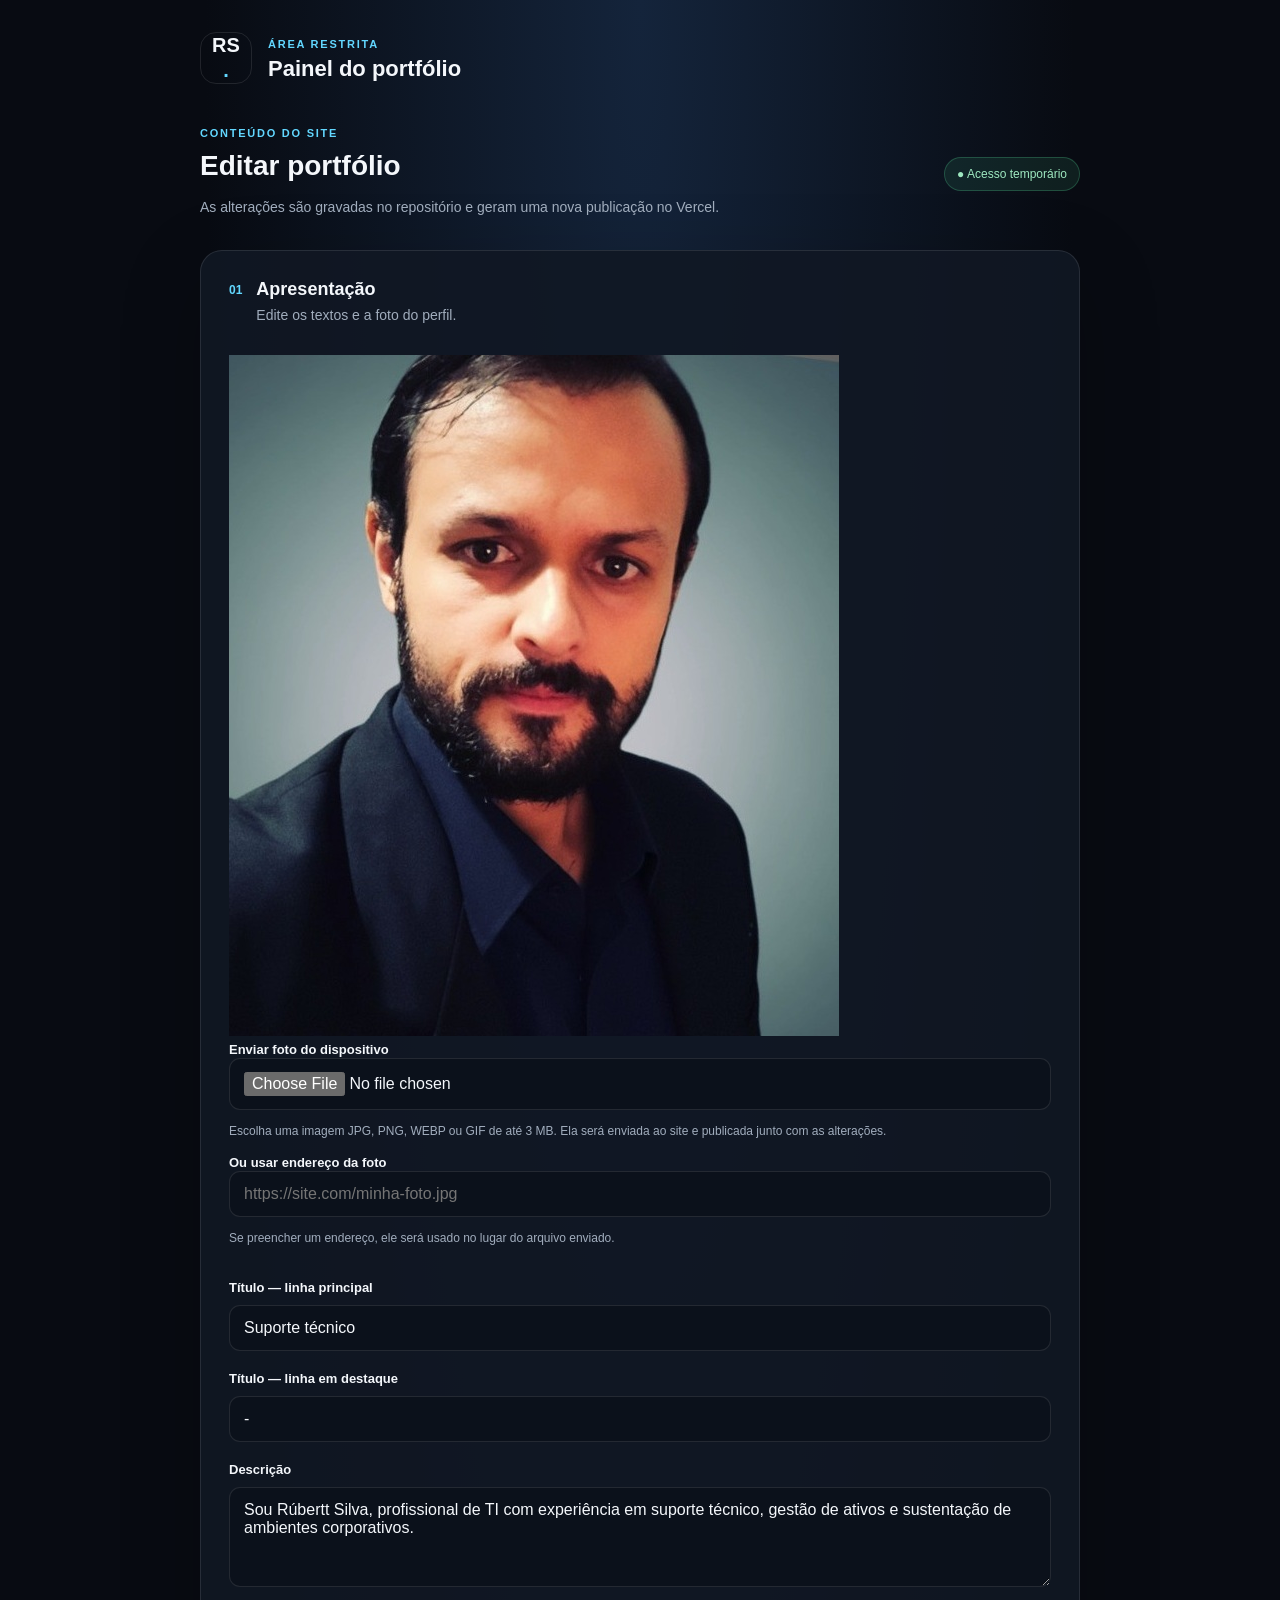
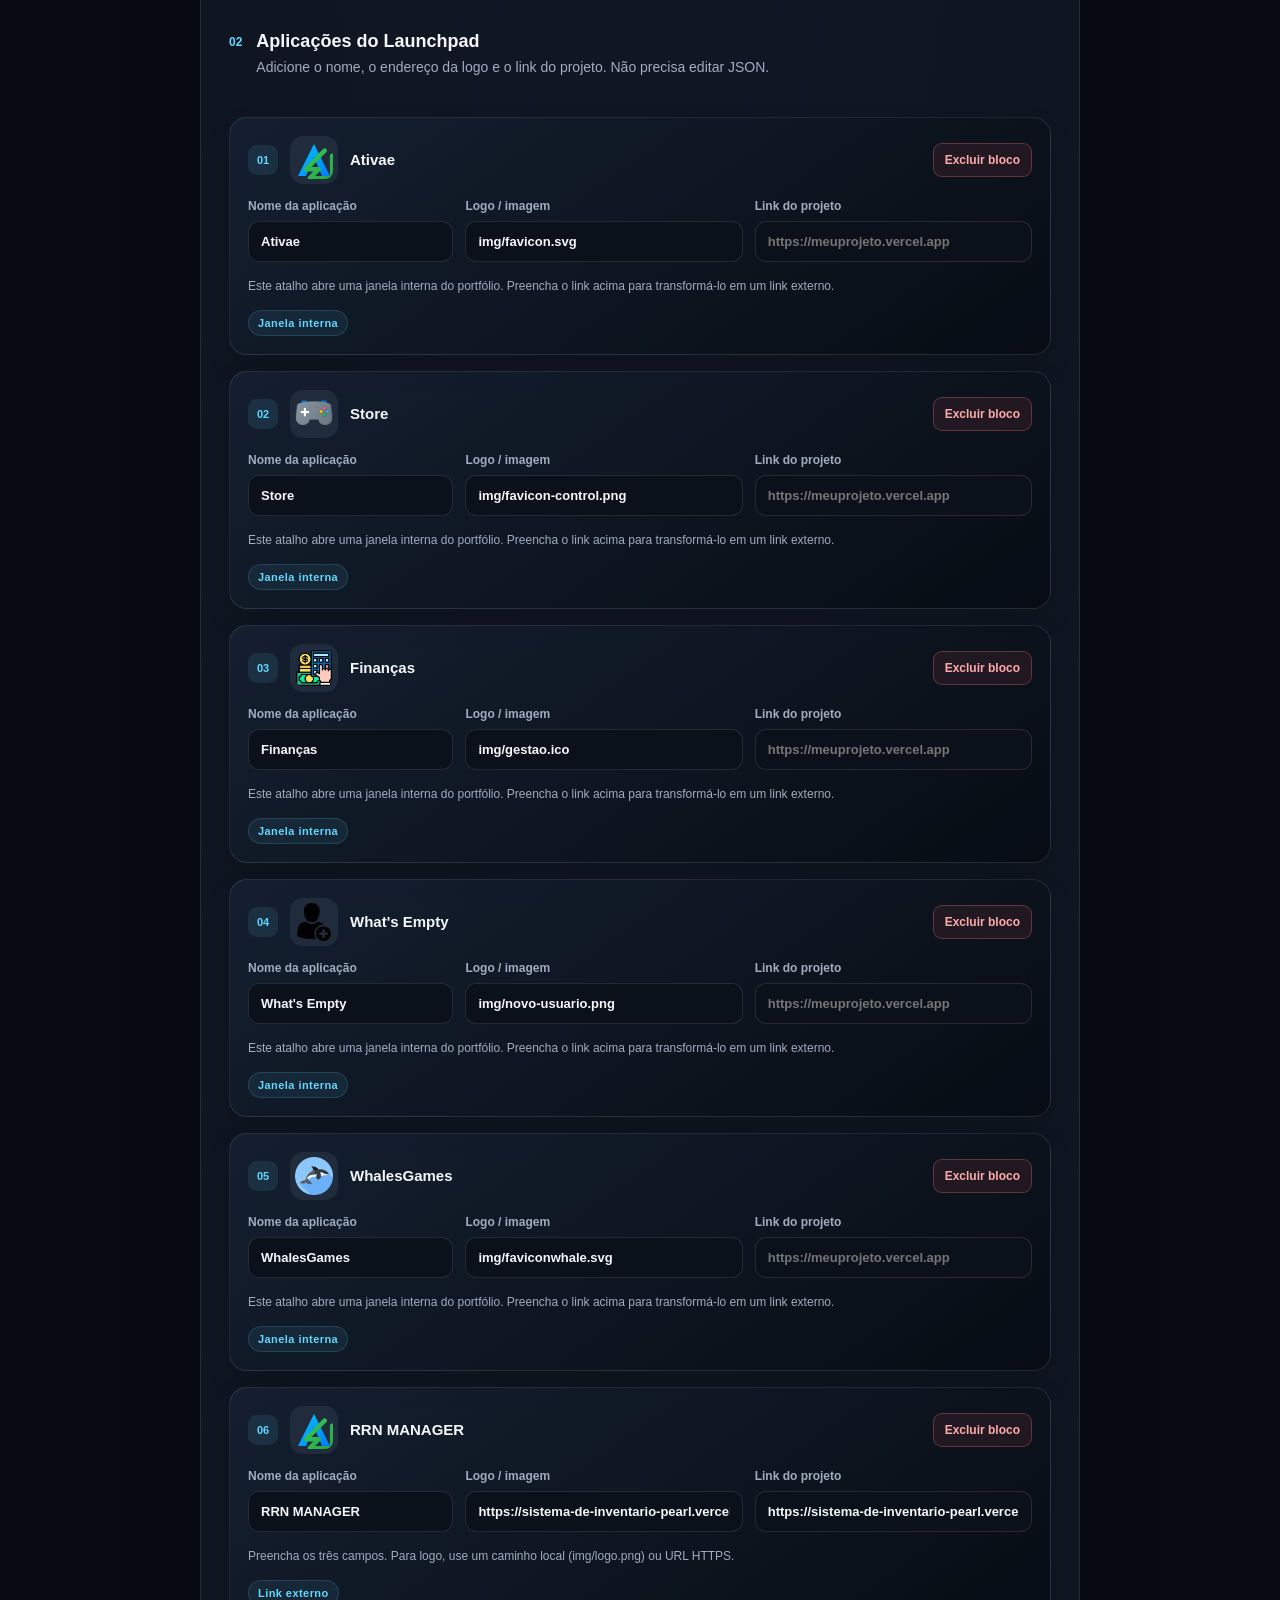
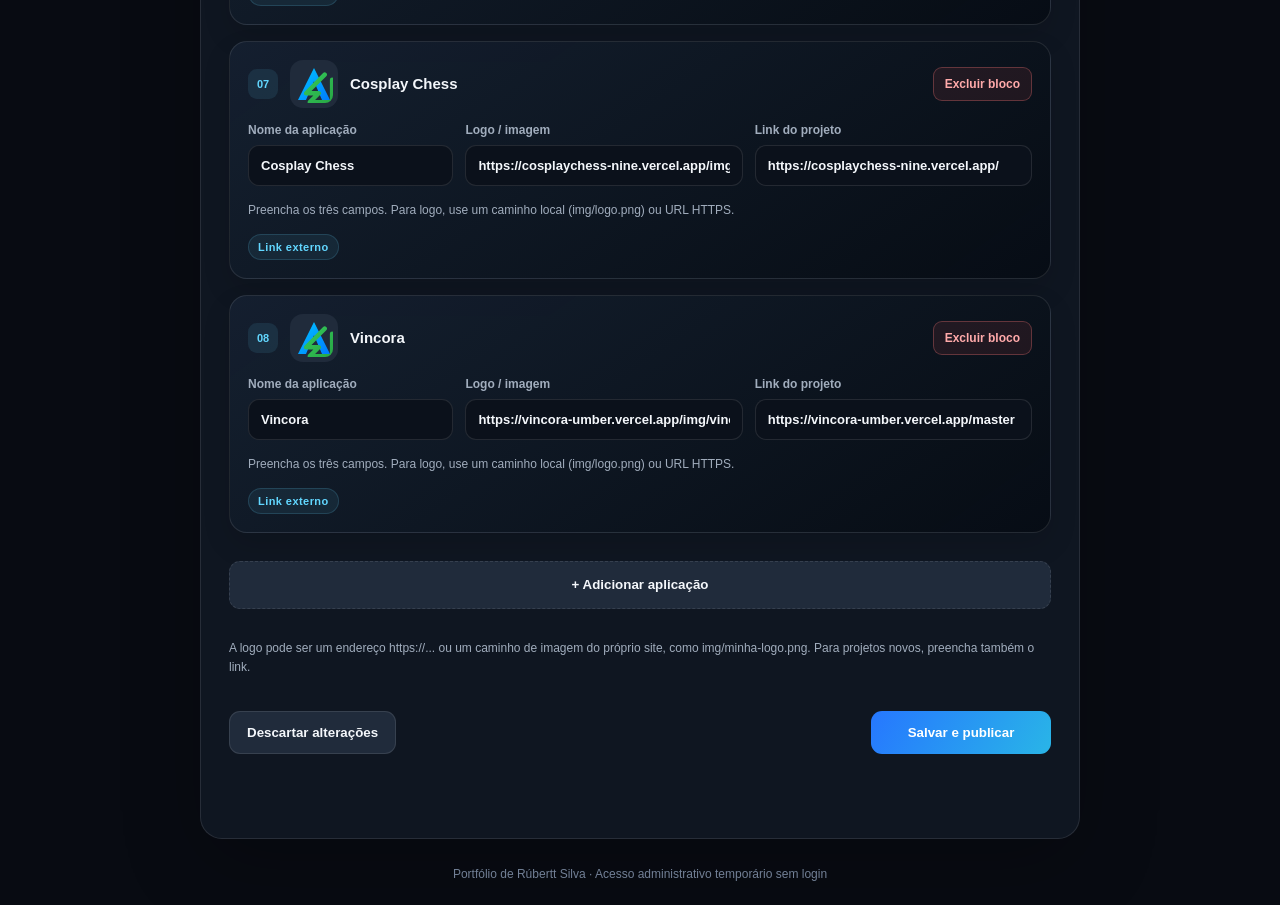
==== commit ce1bbb0d: "Adicionar upload de foto do perfil pelo painel" ====
--- a/admin.html
+++ b/admin.html
@@ -3,6 +3,6 @@
 <body><main class="shell">
 <header class="topbar"><a class="brand" href="/" aria-label="Voltar ao portfólio">RS<span>.</span></a><div><small>ÁREA RESTRITA</small><h1>Painel do portfólio</h1></div></header>
 <section id="editorView"><div class="welcome"><div><p class="eyebrow">CONTEÚDO DO SITE</p><h2>Editar portfólio</h2><p class="muted">As alterações são gravadas no repositório e geram uma nova publicação no Vercel.</p></div><span class="private-pill">● Acesso temporário</span></div>
-<form id="contentForm" class="panel editor"><div class="section-title"><span>01</span><div><h3>Apresentação</h3><p class="muted">Edite os textos e a foto do perfil.</p></div></div><div class="photo-editor"><img id="photoPreview" class="photo-preview" src="/img/1760728760003.jpg" alt="Prévia da foto do perfil"><div class="photo-controls"><label for="photoUrl">Endereço da foto</label><input id="photoUrl" type="url" maxlength="500" placeholder="https://site.com/minha-foto.jpg"><p class="hint">Use o link direto da imagem ou o caminho de uma imagem já enviada ao site (ex.: /img/minha-foto.jpg).</p></div></div><label for="headline">Título — linha principal</label><input id="headline" maxlength="100" required><label for="headlineAccent">Título — linha em destaque</label><input id="headlineAccent" maxlength="100" required><label for="subtitle">Descrição</label><textarea id="subtitle" rows="4" maxlength="500" required></textarea>
+<form id="contentForm" class="panel editor"><div class="section-title"><span>01</span><div><h3>Apresentação</h3><p class="muted">Edite os textos e a foto do perfil.</p></div></div><div class="photo-editor"><img id="photoPreview" class="photo-preview" src="/img/1760728760003.jpg" alt="Prévia da foto do perfil"><div class="photo-controls"><label for="photoFile">Enviar foto do dispositivo</label><input id="photoFile" type="file" accept="image/jpeg,image/png,image/webp,image/gif"><p class="hint">Escolha uma imagem JPG, PNG, WEBP ou GIF de até 3 MB. Ela será enviada ao site e publicada junto com as alterações.</p><label for="photoUrl">Ou usar endereço da foto</label><input id="photoUrl" type="url" maxlength="500" placeholder="https://site.com/minha-foto.jpg"><p class="hint">Se preencher um endereço, ele será usado no lugar do arquivo enviado.</p></div></div><label for="headline">Título — linha principal</label><input id="headline" maxlength="100" required><label for="headlineAccent">Título — linha em destaque</label><input id="headlineAccent" maxlength="100" required><label for="subtitle">Descrição</label><textarea id="subtitle" rows="4" maxlength="500" required></textarea>
 <div class="section-title apps-title"><span>02</span><div><h3>Aplicações do Launchpad</h3><p class="muted">Adicione o nome, o endereço da logo e o link do projeto. Não precisa editar JSON.</p></div></div><div id="appsList" class="apps-list" aria-live="polite"></div><button id="addAppBtn" class="secondary add-app-btn" type="button">+ Adicionar aplicação</button><p class="hint">A logo pode ser um endereço https://... ou um caminho de imagem do próprio site, como img/minha-logo.png. Para projetos novos, preencha também o link.</p><textarea id="apps" class="json-editor hidden" rows="2" aria-hidden="true" tabindex="-1"></textarea><div class="actions"><button id="reloadBtn" class="secondary" type="button">Descartar alterações</button><button class="primary" type="submit">Salvar e publicar</button></div><p id="saveMessage" class="message" role="status"></p></form></section>
 <footer>Portfólio de Rúbertt Silva · Acesso administrativo temporário sem login</footer></main><script src="admin.js"></script></body></html>
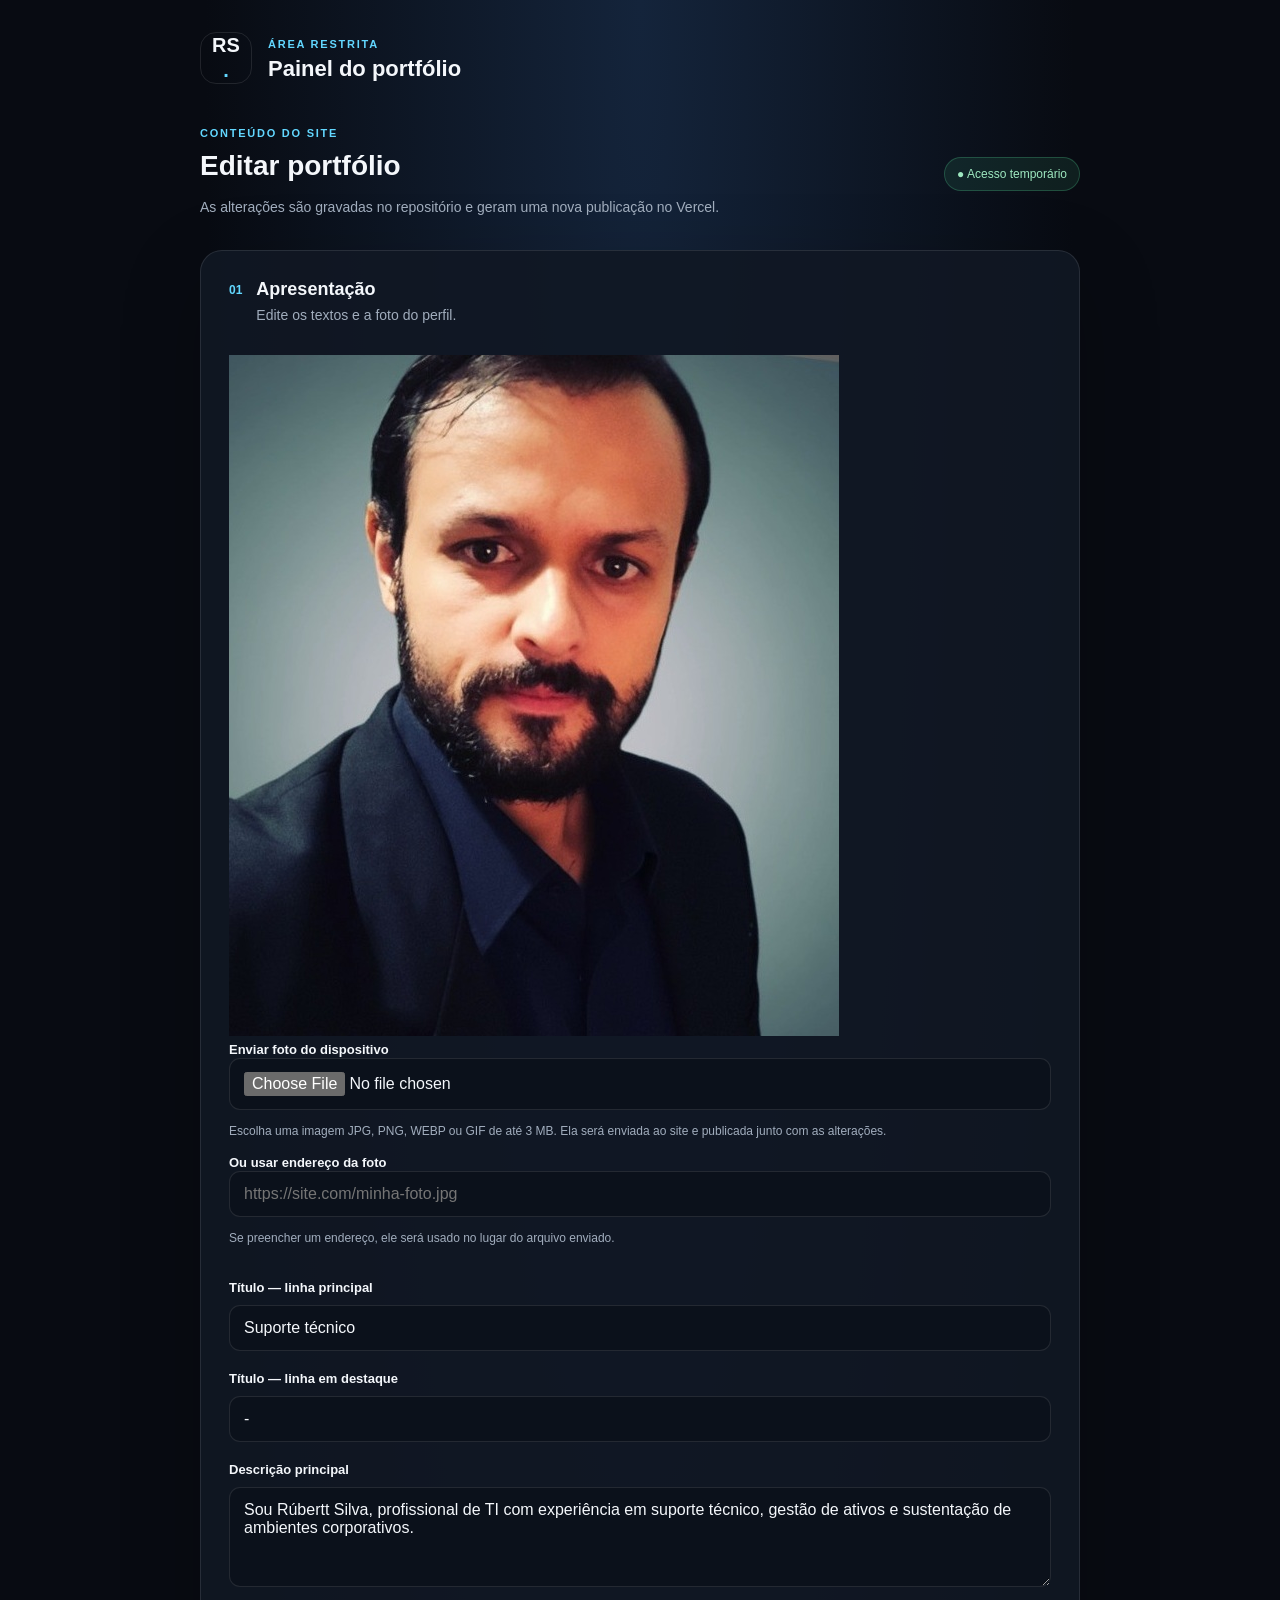
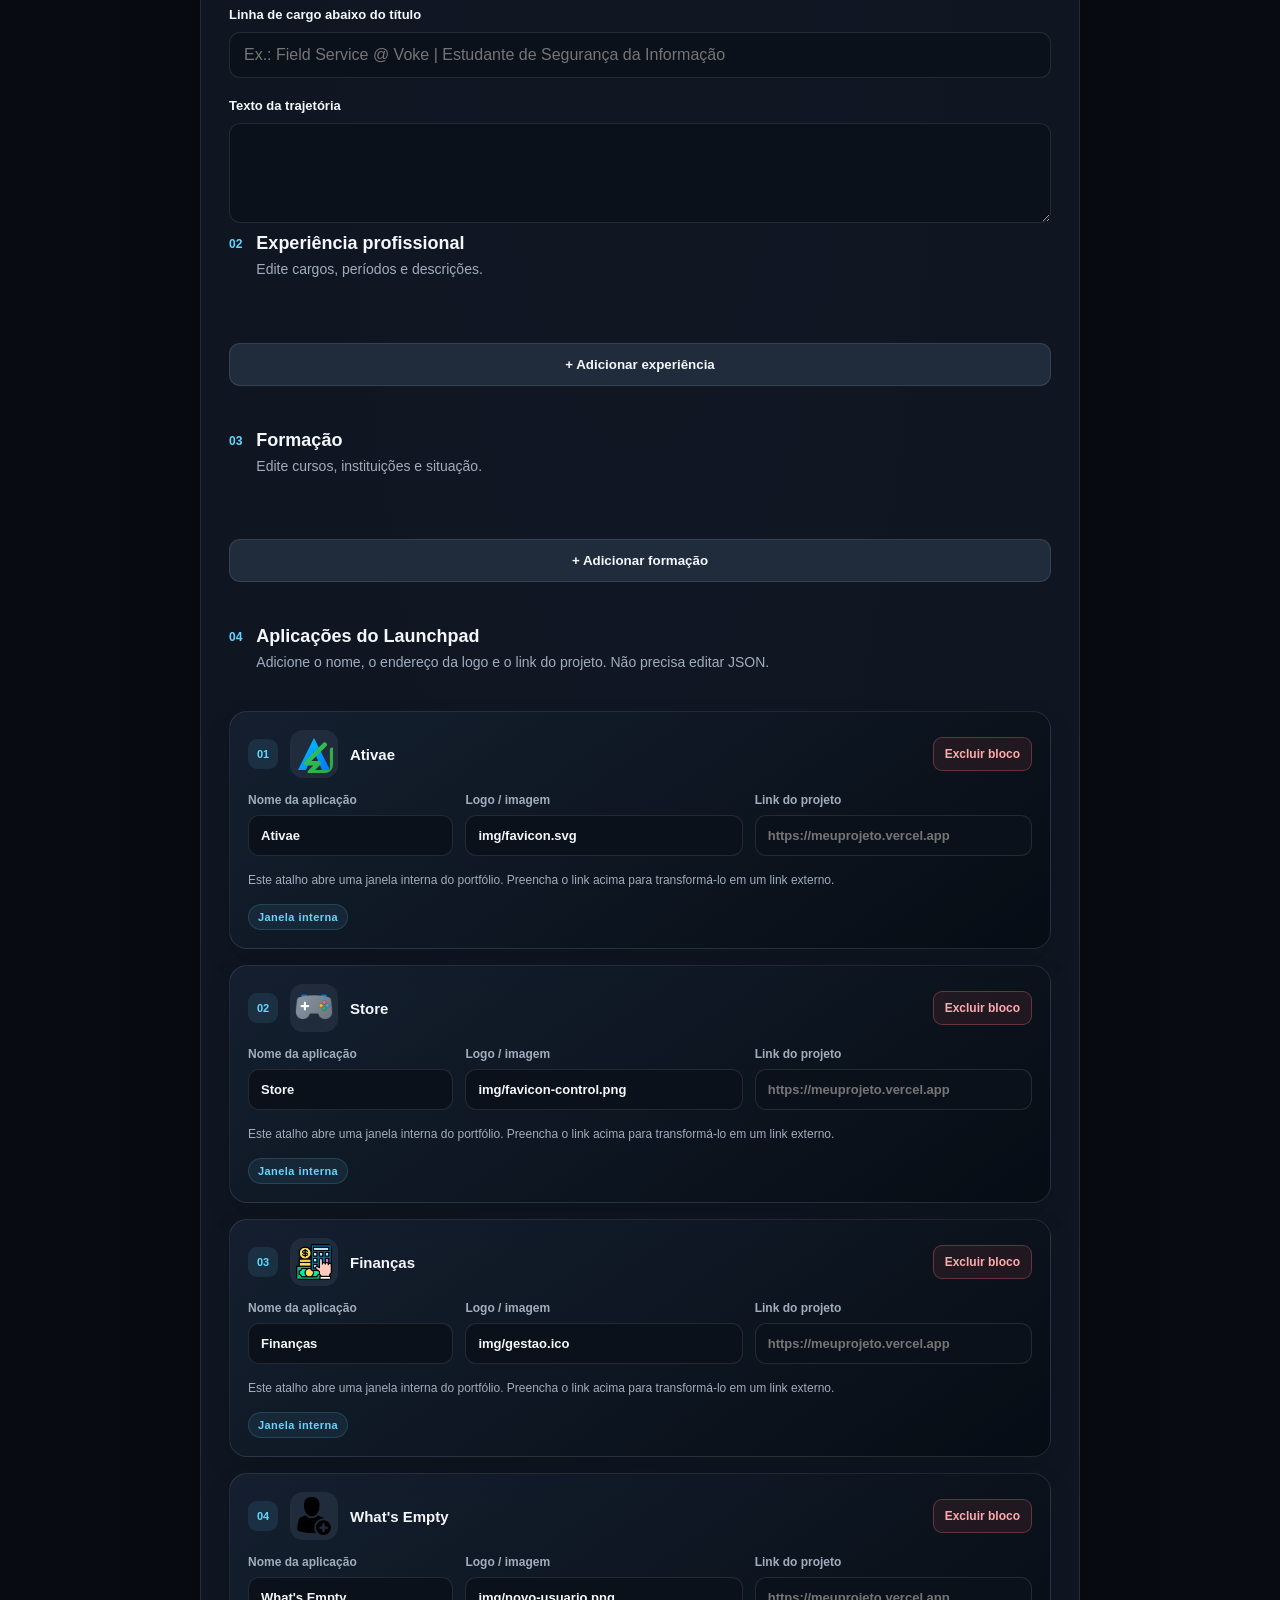
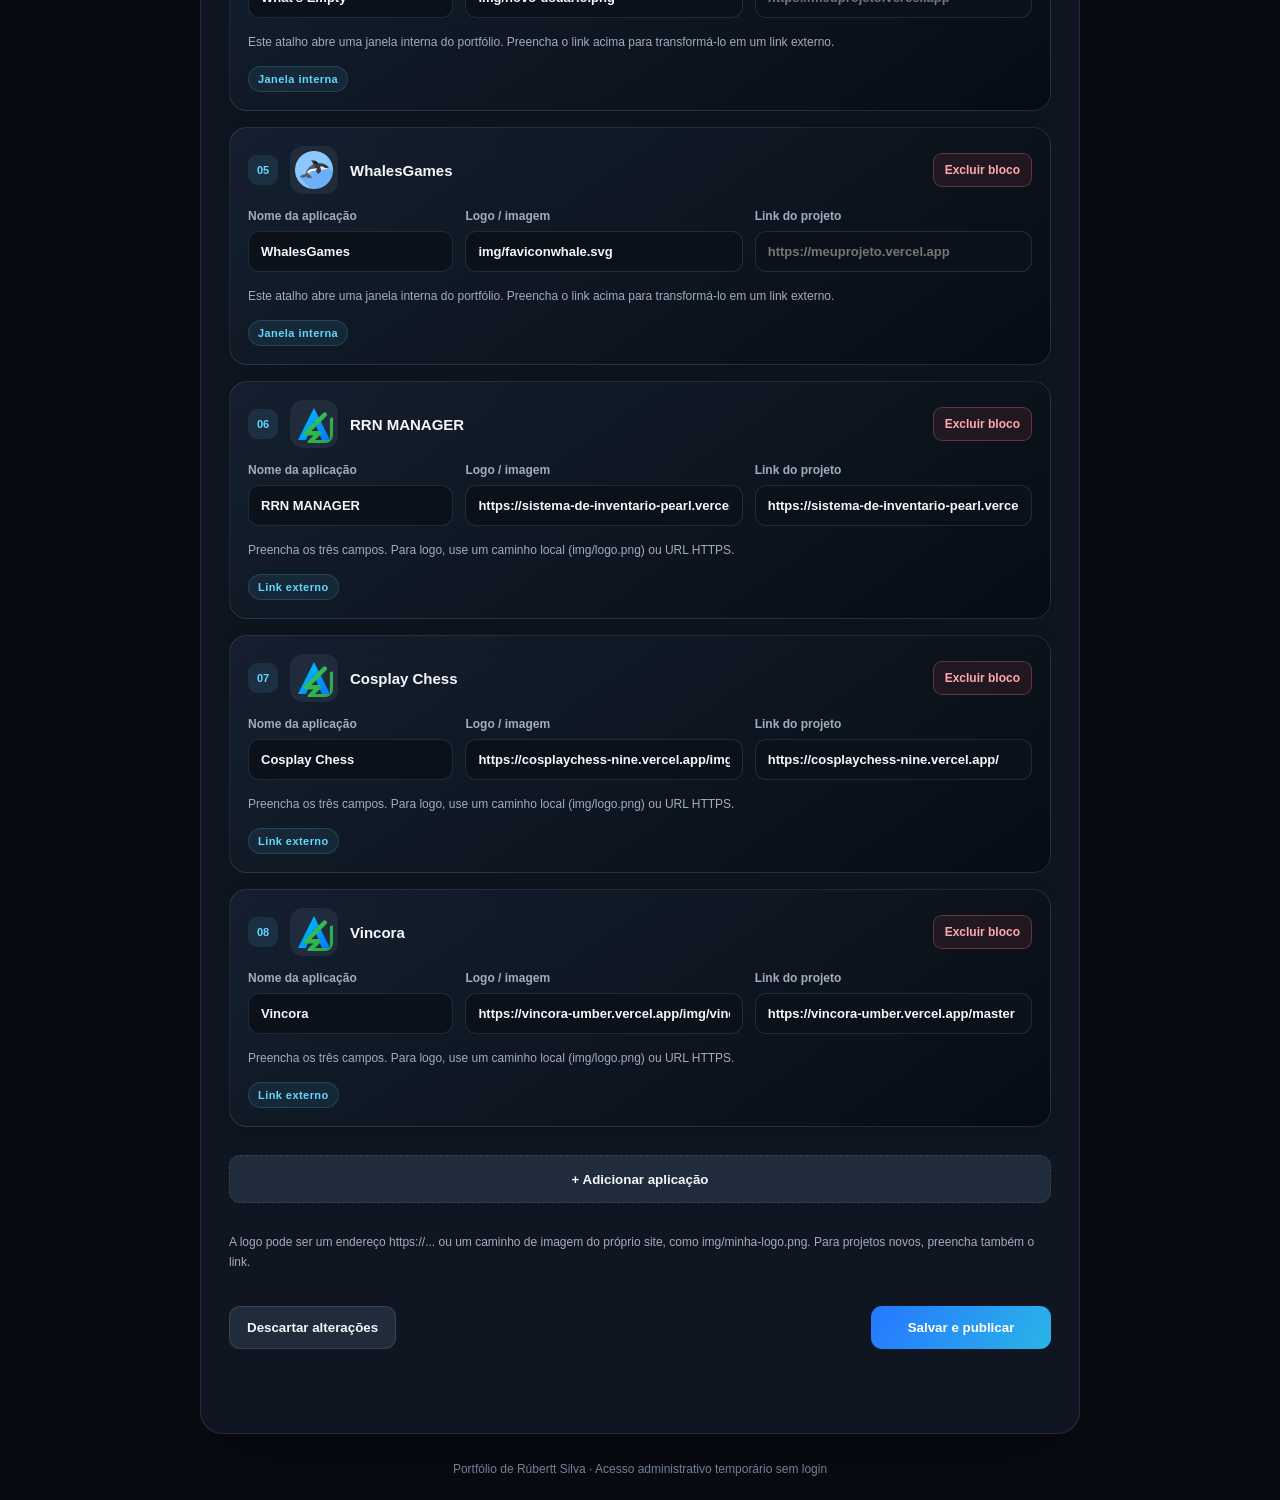
==== commit 5b724d36: "Expandir painel para editar carreira e formação" ====
--- a/admin.html
+++ b/admin.html
@@ -3,6 +3,6 @@
 <body><main class="shell">
 <header class="topbar"><a class="brand" href="/" aria-label="Voltar ao portfólio">RS<span>.</span></a><div><small>ÁREA RESTRITA</small><h1>Painel do portfólio</h1></div></header>
 <section id="editorView"><div class="welcome"><div><p class="eyebrow">CONTEÚDO DO SITE</p><h2>Editar portfólio</h2><p class="muted">As alterações são gravadas no repositório e geram uma nova publicação no Vercel.</p></div><span class="private-pill">● Acesso temporário</span></div>
-<form id="contentForm" class="panel editor"><div class="section-title"><span>01</span><div><h3>Apresentação</h3><p class="muted">Edite os textos e a foto do perfil.</p></div></div><div class="photo-editor"><img id="photoPreview" class="photo-preview" src="/img/1760728760003.jpg" alt="Prévia da foto do perfil"><div class="photo-controls"><label for="photoFile">Enviar foto do dispositivo</label><input id="photoFile" type="file" accept="image/jpeg,image/png,image/webp,image/gif"><p class="hint">Escolha uma imagem JPG, PNG, WEBP ou GIF de até 3 MB. Ela será enviada ao site e publicada junto com as alterações.</p><label for="photoUrl">Ou usar endereço da foto</label><input id="photoUrl" type="url" maxlength="500" placeholder="https://site.com/minha-foto.jpg"><p class="hint">Se preencher um endereço, ele será usado no lugar do arquivo enviado.</p></div></div><label for="headline">Título — linha principal</label><input id="headline" maxlength="100" required><label for="headlineAccent">Título — linha em destaque</label><input id="headlineAccent" maxlength="100" required><label for="subtitle">Descrição</label><textarea id="subtitle" rows="4" maxlength="500" required></textarea>
-<div class="section-title apps-title"><span>02</span><div><h3>Aplicações do Launchpad</h3><p class="muted">Adicione o nome, o endereço da logo e o link do projeto. Não precisa editar JSON.</p></div></div><div id="appsList" class="apps-list" aria-live="polite"></div><button id="addAppBtn" class="secondary add-app-btn" type="button">+ Adicionar aplicação</button><p class="hint">A logo pode ser um endereço https://... ou um caminho de imagem do próprio site, como img/minha-logo.png. Para projetos novos, preencha também o link.</p><textarea id="apps" class="json-editor hidden" rows="2" aria-hidden="true" tabindex="-1"></textarea><div class="actions"><button id="reloadBtn" class="secondary" type="button">Descartar alterações</button><button class="primary" type="submit">Salvar e publicar</button></div><p id="saveMessage" class="message" role="status"></p></form></section>
+<form id="contentForm" class="panel editor"><div class="section-title"><span>01</span><div><h3>Apresentação</h3><p class="muted">Edite os textos e a foto do perfil.</p></div></div><div class="photo-editor"><img id="photoPreview" class="photo-preview" src="/img/1760728760003.jpg" alt="Prévia da foto do perfil"><div class="photo-controls"><label for="photoFile">Enviar foto do dispositivo</label><input id="photoFile" type="file" accept="image/jpeg,image/png,image/webp,image/gif"><p class="hint">Escolha uma imagem JPG, PNG, WEBP ou GIF de até 3 MB. Ela será enviada ao site e publicada junto com as alterações.</p><label for="photoUrl">Ou usar endereço da foto</label><input id="photoUrl" type="url" maxlength="500" placeholder="https://site.com/minha-foto.jpg"><p class="hint">Se preencher um endereço, ele será usado no lugar do arquivo enviado.</p></div></div><label for="headline">Título — linha principal</label><input id="headline" maxlength="100" required><label for="headlineAccent">Título — linha em destaque</label><input id="headlineAccent" maxlength="100" required><label for="subtitle">Descrição principal</label><textarea id="subtitle" rows="4" maxlength="500" required></textarea><label for="roleLine">Linha de cargo abaixo do título</label><input id="roleLine" maxlength="180" placeholder="Ex.: Field Service @ Voke | Estudante de Segurança da Informação"><label for="backgroundText">Texto da trajetória</label><textarea id="backgroundText" rows="4" maxlength="1200"></textarea><div class="section-title"><span>02</span><div><h3>Experiência profissional</h3><p class="muted">Edite cargos, períodos e descrições.</p></div></div><div id="experienceList" class="apps-list"></div><button id="addExperienceBtn" class="secondary" type="button">+ Adicionar experiência</button><div class="section-title apps-title"><span>03</span><div><h3>Formação</h3><p class="muted">Edite cursos, instituições e situação.</p></div></div><div id="educationList" class="apps-list"></div><button id="addEducationBtn" class="secondary" type="button">+ Adicionar formação</button>
+<div class="section-title apps-title"><span>04</span><div><h3>Aplicações do Launchpad</h3><p class="muted">Adicione o nome, o endereço da logo e o link do projeto. Não precisa editar JSON.</p></div></div><div id="appsList" class="apps-list" aria-live="polite"></div><button id="addAppBtn" class="secondary add-app-btn" type="button">+ Adicionar aplicação</button><p class="hint">A logo pode ser um endereço https://... ou um caminho de imagem do próprio site, como img/minha-logo.png. Para projetos novos, preencha também o link.</p><textarea id="apps" class="json-editor hidden" rows="2" aria-hidden="true" tabindex="-1"></textarea><div class="actions"><button id="reloadBtn" class="secondary" type="button">Descartar alterações</button><button class="primary" type="submit">Salvar e publicar</button></div><p id="saveMessage" class="message" role="status"></p></form></section>
 <footer>Portfólio de Rúbertt Silva · Acesso administrativo temporário sem login</footer></main><script src="admin.js"></script></body></html>
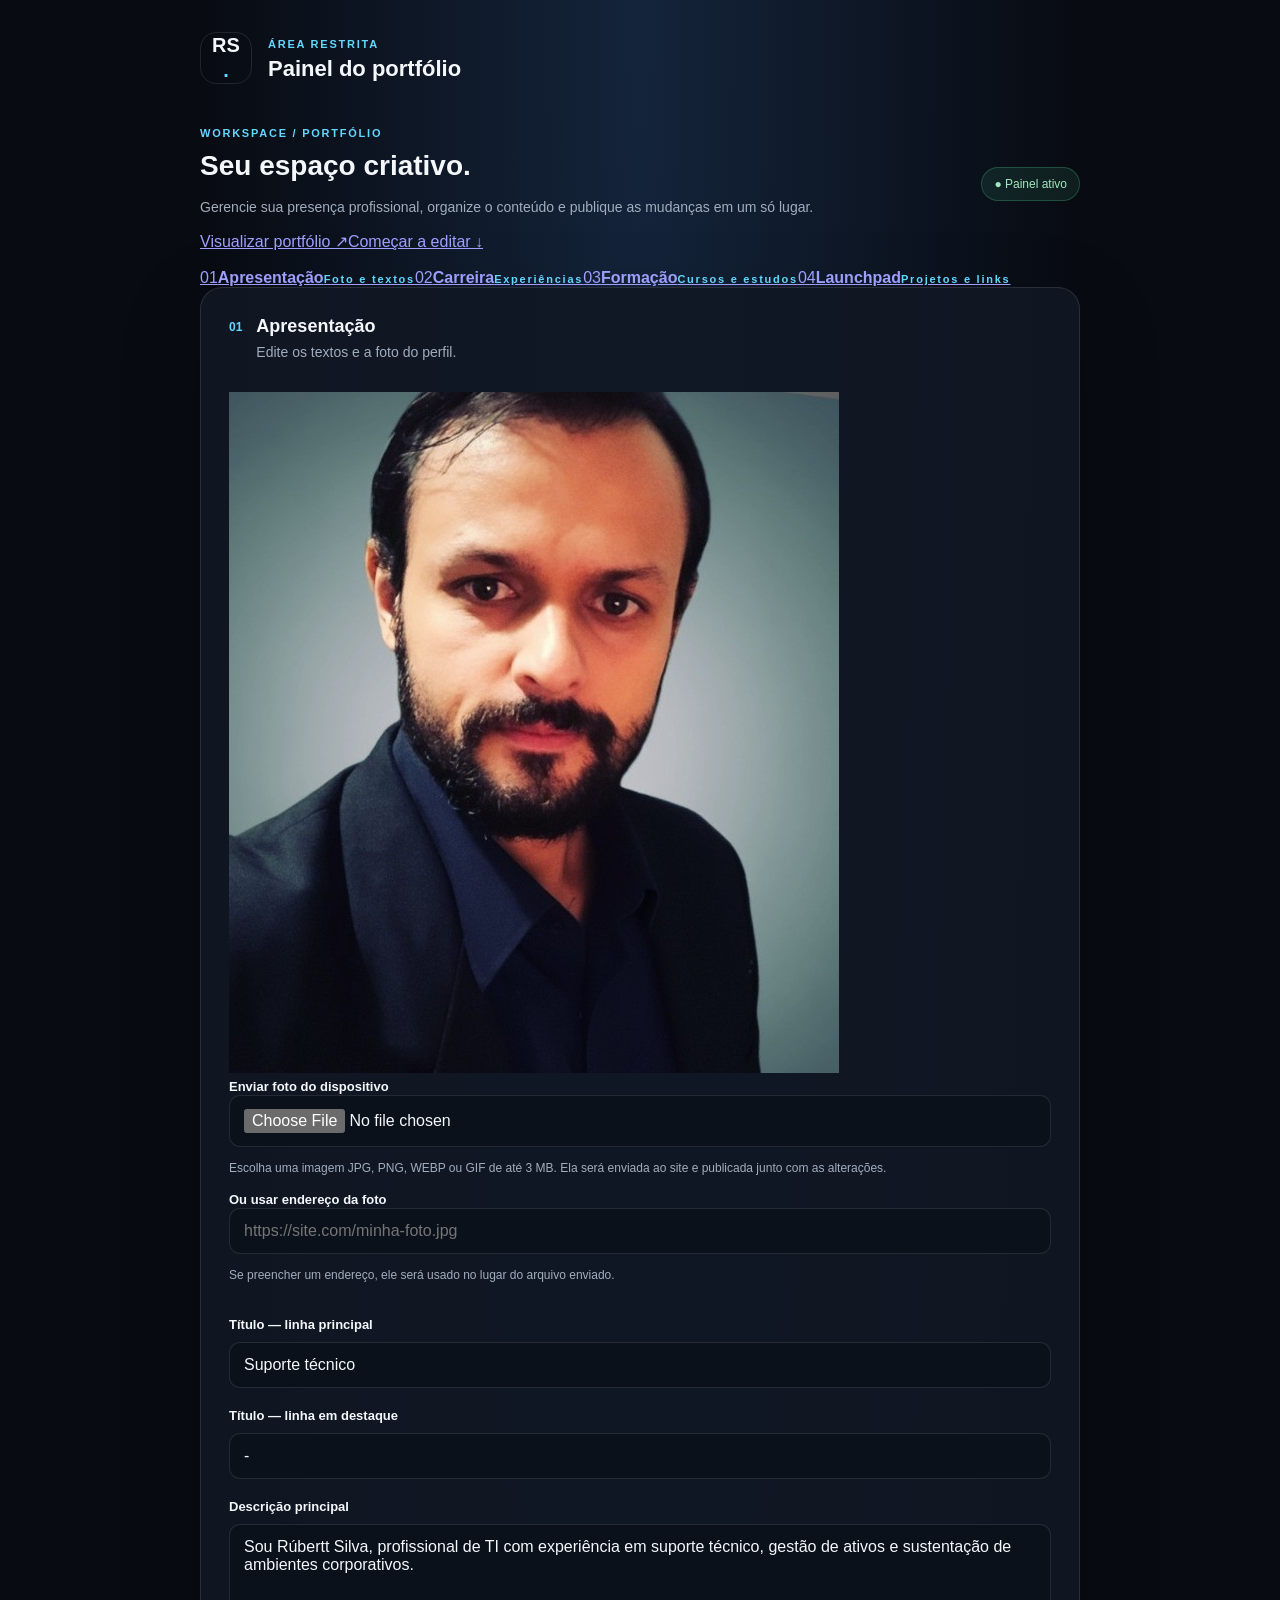
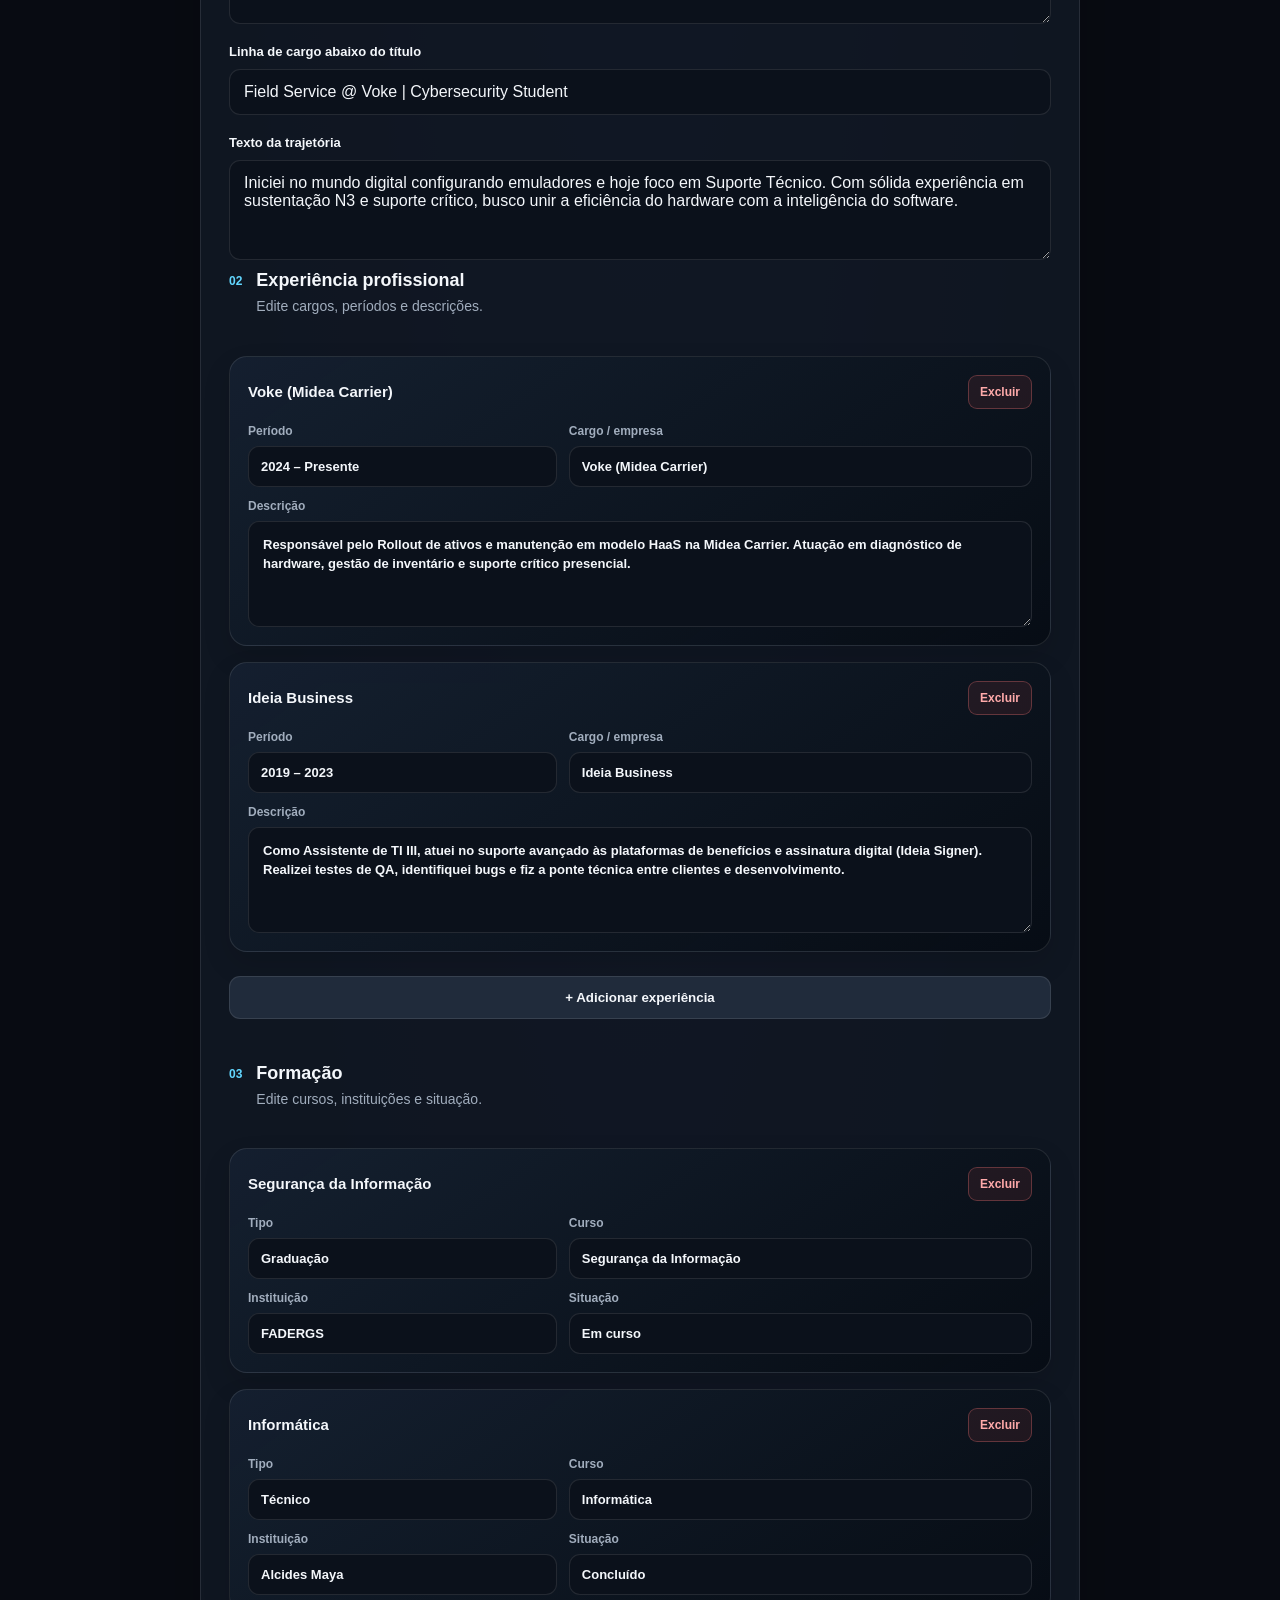
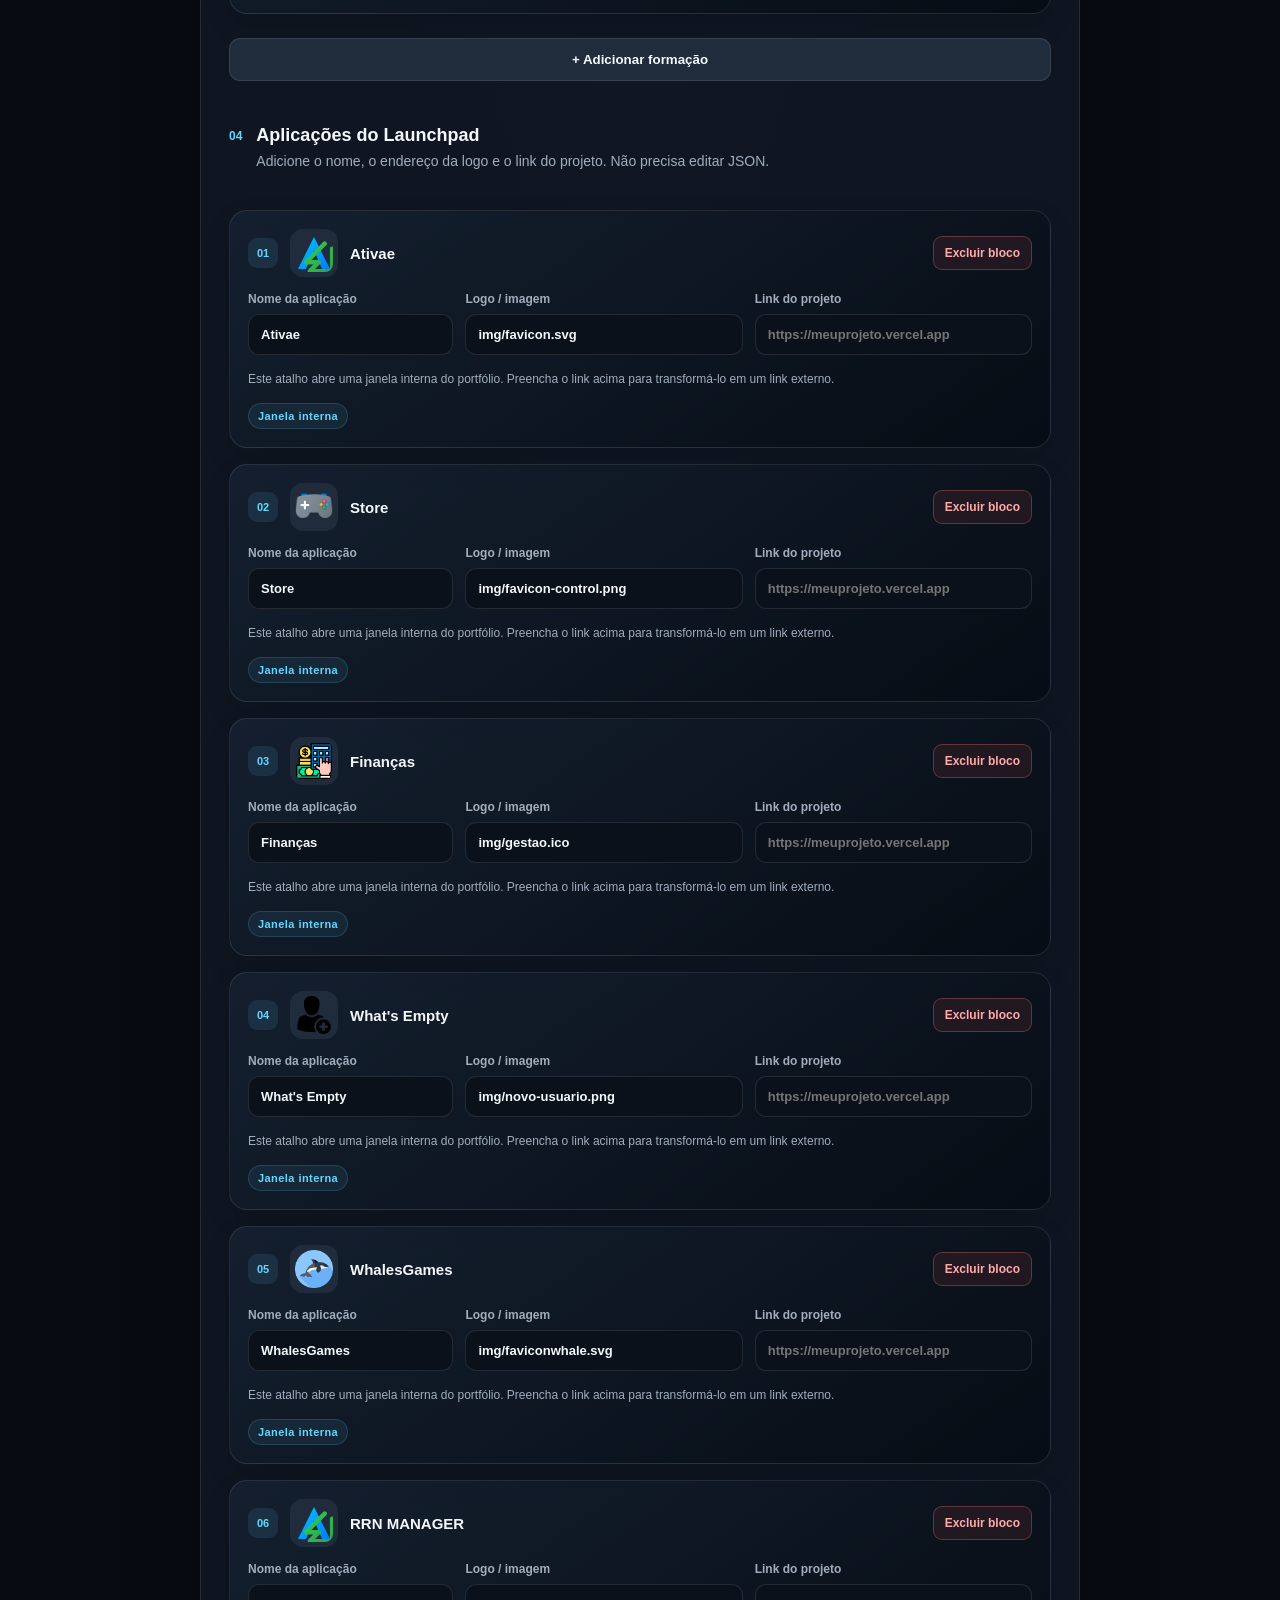
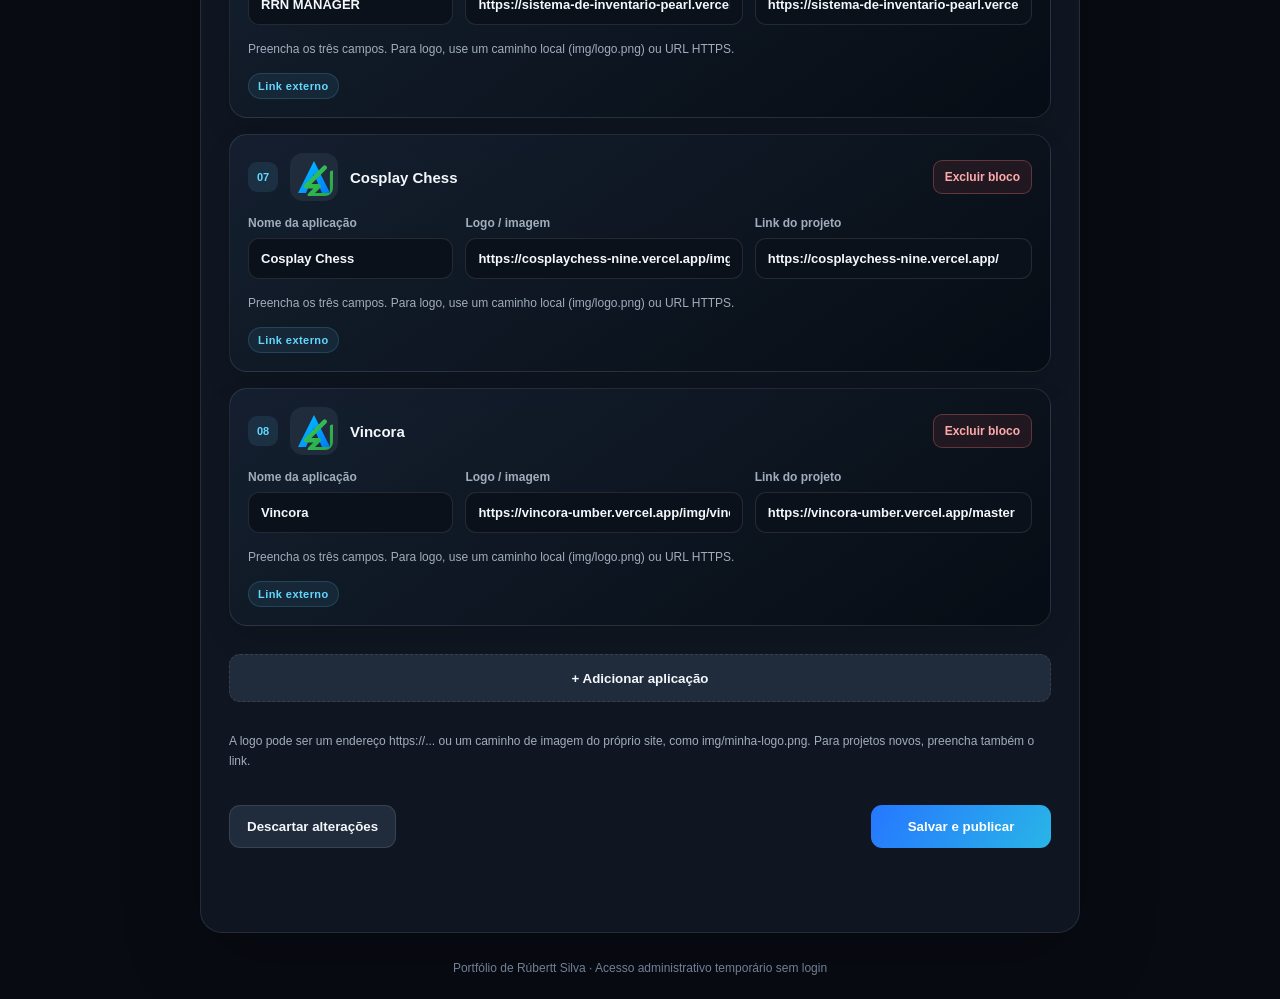
==== commit 1b681356: "Redesign admin panel as landing page dashboard" ====
--- a/admin.html
+++ b/admin.html
@@ -2,7 +2,7 @@
 <html lang="pt-BR"><head><meta charset="utf-8"><meta name="viewport" content="width=device-width,initial-scale=1"><meta name="robots" content="noindex,nofollow"><meta name="theme-color" content="#080b12"><title>Administração do portfólio</title><link rel="stylesheet" href="admin.css"></head>
 <body><main class="shell">
 <header class="topbar"><a class="brand" href="/" aria-label="Voltar ao portfólio">RS<span>.</span></a><div><small>ÁREA RESTRITA</small><h1>Painel do portfólio</h1></div></header>
-<section id="editorView"><div class="welcome"><div><p class="eyebrow">CONTEÚDO DO SITE</p><h2>Editar portfólio</h2><p class="muted">As alterações são gravadas no repositório e geram uma nova publicação no Vercel.</p></div><span class="private-pill">● Acesso temporário</span></div>
-<form id="contentForm" class="panel editor"><div class="section-title"><span>01</span><div><h3>Apresentação</h3><p class="muted">Edite os textos e a foto do perfil.</p></div></div><div class="photo-editor"><img id="photoPreview" class="photo-preview" src="/img/1760728760003.jpg" alt="Prévia da foto do perfil"><div class="photo-controls"><label for="photoFile">Enviar foto do dispositivo</label><input id="photoFile" type="file" accept="image/jpeg,image/png,image/webp,image/gif"><p class="hint">Escolha uma imagem JPG, PNG, WEBP ou GIF de até 3 MB. Ela será enviada ao site e publicada junto com as alterações.</p><label for="photoUrl">Ou usar endereço da foto</label><input id="photoUrl" type="url" maxlength="500" placeholder="https://site.com/minha-foto.jpg"><p class="hint">Se preencher um endereço, ele será usado no lugar do arquivo enviado.</p></div></div><label for="headline">Título — linha principal</label><input id="headline" maxlength="100" required><label for="headlineAccent">Título — linha em destaque</label><input id="headlineAccent" maxlength="100" required><label for="subtitle">Descrição principal</label><textarea id="subtitle" rows="4" maxlength="500" required></textarea><label for="roleLine">Linha de cargo abaixo do título</label><input id="roleLine" maxlength="180" placeholder="Ex.: Field Service @ Voke | Estudante de Segurança da Informação"><label for="backgroundText">Texto da trajetória</label><textarea id="backgroundText" rows="4" maxlength="1200"></textarea><div class="section-title"><span>02</span><div><h3>Experiência profissional</h3><p class="muted">Edite cargos, períodos e descrições.</p></div></div><div id="experienceList" class="apps-list"></div><button id="addExperienceBtn" class="secondary" type="button">+ Adicionar experiência</button><div class="section-title apps-title"><span>03</span><div><h3>Formação</h3><p class="muted">Edite cursos, instituições e situação.</p></div></div><div id="educationList" class="apps-list"></div><button id="addEducationBtn" class="secondary" type="button">+ Adicionar formação</button>
-<div class="section-title apps-title"><span>04</span><div><h3>Aplicações do Launchpad</h3><p class="muted">Adicione o nome, o endereço da logo e o link do projeto. Não precisa editar JSON.</p></div></div><div id="appsList" class="apps-list" aria-live="polite"></div><button id="addAppBtn" class="secondary add-app-btn" type="button">+ Adicionar aplicação</button><p class="hint">A logo pode ser um endereço https://... ou um caminho de imagem do próprio site, como img/minha-logo.png. Para projetos novos, preencha também o link.</p><textarea id="apps" class="json-editor hidden" rows="2" aria-hidden="true" tabindex="-1"></textarea><div class="actions"><button id="reloadBtn" class="secondary" type="button">Descartar alterações</button><button class="primary" type="submit">Salvar e publicar</button></div><p id="saveMessage" class="message" role="status"></p></form></section>
+<section id="editorView"><div class="welcome"><div><p class="eyebrow">WORKSPACE / PORTFÓLIO</p><h2>Seu espaço criativo.</h2><p class="muted">Gerencie sua presença profissional, organize o conteúdo e publique as mudanças em um só lugar.</p><div class="hero-actions"><a class="hero-link primary-link" href="/" target="_blank" rel="noopener">Visualizar portfólio ↗</a><a class="hero-link subtle-link" href="#contentForm">Começar a editar ↓</a></div></div><span class="private-pill">● Painel ativo</span></div><nav class="quick-nav" aria-label="Atalhos do painel"><a href="#presentationSection"><span class="quick-icon">01</span><strong>Apresentação</strong><small>Foto e textos</small></a><a href="#experienceSection"><span class="quick-icon">02</span><strong>Carreira</strong><small>Experiências</small></a><a href="#educationSection"><span class="quick-icon">03</span><strong>Formação</strong><small>Cursos e estudos</small></a><a href="#appsSection"><span class="quick-icon">04</span><strong>Launchpad</strong><small>Projetos e links</small></a></nav>
+<form id="contentForm" class="panel editor"><div id="presentationSection" class="section-title"><span>01</span><div><h3>Apresentação</h3><p class="muted">Edite os textos e a foto do perfil.</p></div></div><div class="photo-editor"><img id="photoPreview" class="photo-preview" src="/img/1760728760003.jpg" alt="Prévia da foto do perfil"><div class="photo-controls"><label for="photoFile">Enviar foto do dispositivo</label><input id="photoFile" type="file" accept="image/jpeg,image/png,image/webp,image/gif"><p class="hint">Escolha uma imagem JPG, PNG, WEBP ou GIF de até 3 MB. Ela será enviada ao site e publicada junto com as alterações.</p><label for="photoUrl">Ou usar endereço da foto</label><input id="photoUrl" type="url" maxlength="500" placeholder="https://site.com/minha-foto.jpg"><p class="hint">Se preencher um endereço, ele será usado no lugar do arquivo enviado.</p></div></div><label for="headline">Título — linha principal</label><input id="headline" maxlength="100" required><label for="headlineAccent">Título — linha em destaque</label><input id="headlineAccent" maxlength="100" required><label for="subtitle">Descrição principal</label><textarea id="subtitle" rows="4" maxlength="500" required></textarea><label for="roleLine">Linha de cargo abaixo do título</label><input id="roleLine" maxlength="180" placeholder="Ex.: Field Service @ Voke | Estudante de Segurança da Informação"><label for="backgroundText">Texto da trajetória</label><textarea id="backgroundText" rows="4" maxlength="1200"></textarea><div id="experienceSection" class="section-title"><span>02</span><div><h3>Experiência profissional</h3><p class="muted">Edite cargos, períodos e descrições.</p></div></div><div id="experienceList" class="apps-list"></div><button id="addExperienceBtn" class="secondary" type="button">+ Adicionar experiência</button><div id="educationSection" class="section-title apps-title"><span>03</span><div><h3>Formação</h3><p class="muted">Edite cursos, instituições e situação.</p></div></div><div id="educationList" class="apps-list"></div><button id="addEducationBtn" class="secondary" type="button">+ Adicionar formação</button>
+<div id="appsSection" class="section-title apps-title"><span>04</span><div><h3>Aplicações do Launchpad</h3><p class="muted">Adicione o nome, o endereço da logo e o link do projeto. Não precisa editar JSON.</p></div></div><div id="appsList" class="apps-list" aria-live="polite"></div><button id="addAppBtn" class="secondary add-app-btn" type="button">+ Adicionar aplicação</button><p class="hint">A logo pode ser um endereço https://... ou um caminho de imagem do próprio site, como img/minha-logo.png. Para projetos novos, preencha também o link.</p><textarea id="apps" class="json-editor hidden" rows="2" aria-hidden="true" tabindex="-1"></textarea><div class="actions"><button id="reloadBtn" class="secondary" type="button">Descartar alterações</button><button class="primary" type="submit">Salvar e publicar</button></div><p id="saveMessage" class="message" role="status"></p></form></section>
 <footer>Portfólio de Rúbertt Silva · Acesso administrativo temporário sem login</footer></main><script src="admin.js"></script></body></html>
--- a/admin.css
+++ b/admin.css
@@ -30,3 +30,5 @@
 .apps-empty{padding:18px;border:1px dashed var(--line);border-radius:14px}
 .add-app-btn{justify-self:stretch;margin:4px 0 8px;min-height:48px;border-style:dashed}
 @media(max-width:680px){.app-editor-fields{grid-template-columns:1fr}.app-editor-card{padding:14px}.app-logo-preview{width:42px;height:42px}.app-editor-head{gap:8px}.remove-app-btn{padding:8px;font-size:11px}}
+
+.record-fields{display:grid;grid-template-columns:1fr 1.5fr;gap:12px}.record-fields .app-field:last-child:nth-child(3){grid-column:1/-1}.record-fields textarea{font-size:13px;line-height:1.5;min-height:100px}@media(max-width:680px){.record-fields{grid-template-columns:1fr}.record-fields .app-field:last-child:nth-child(3){grid-column:auto}}
